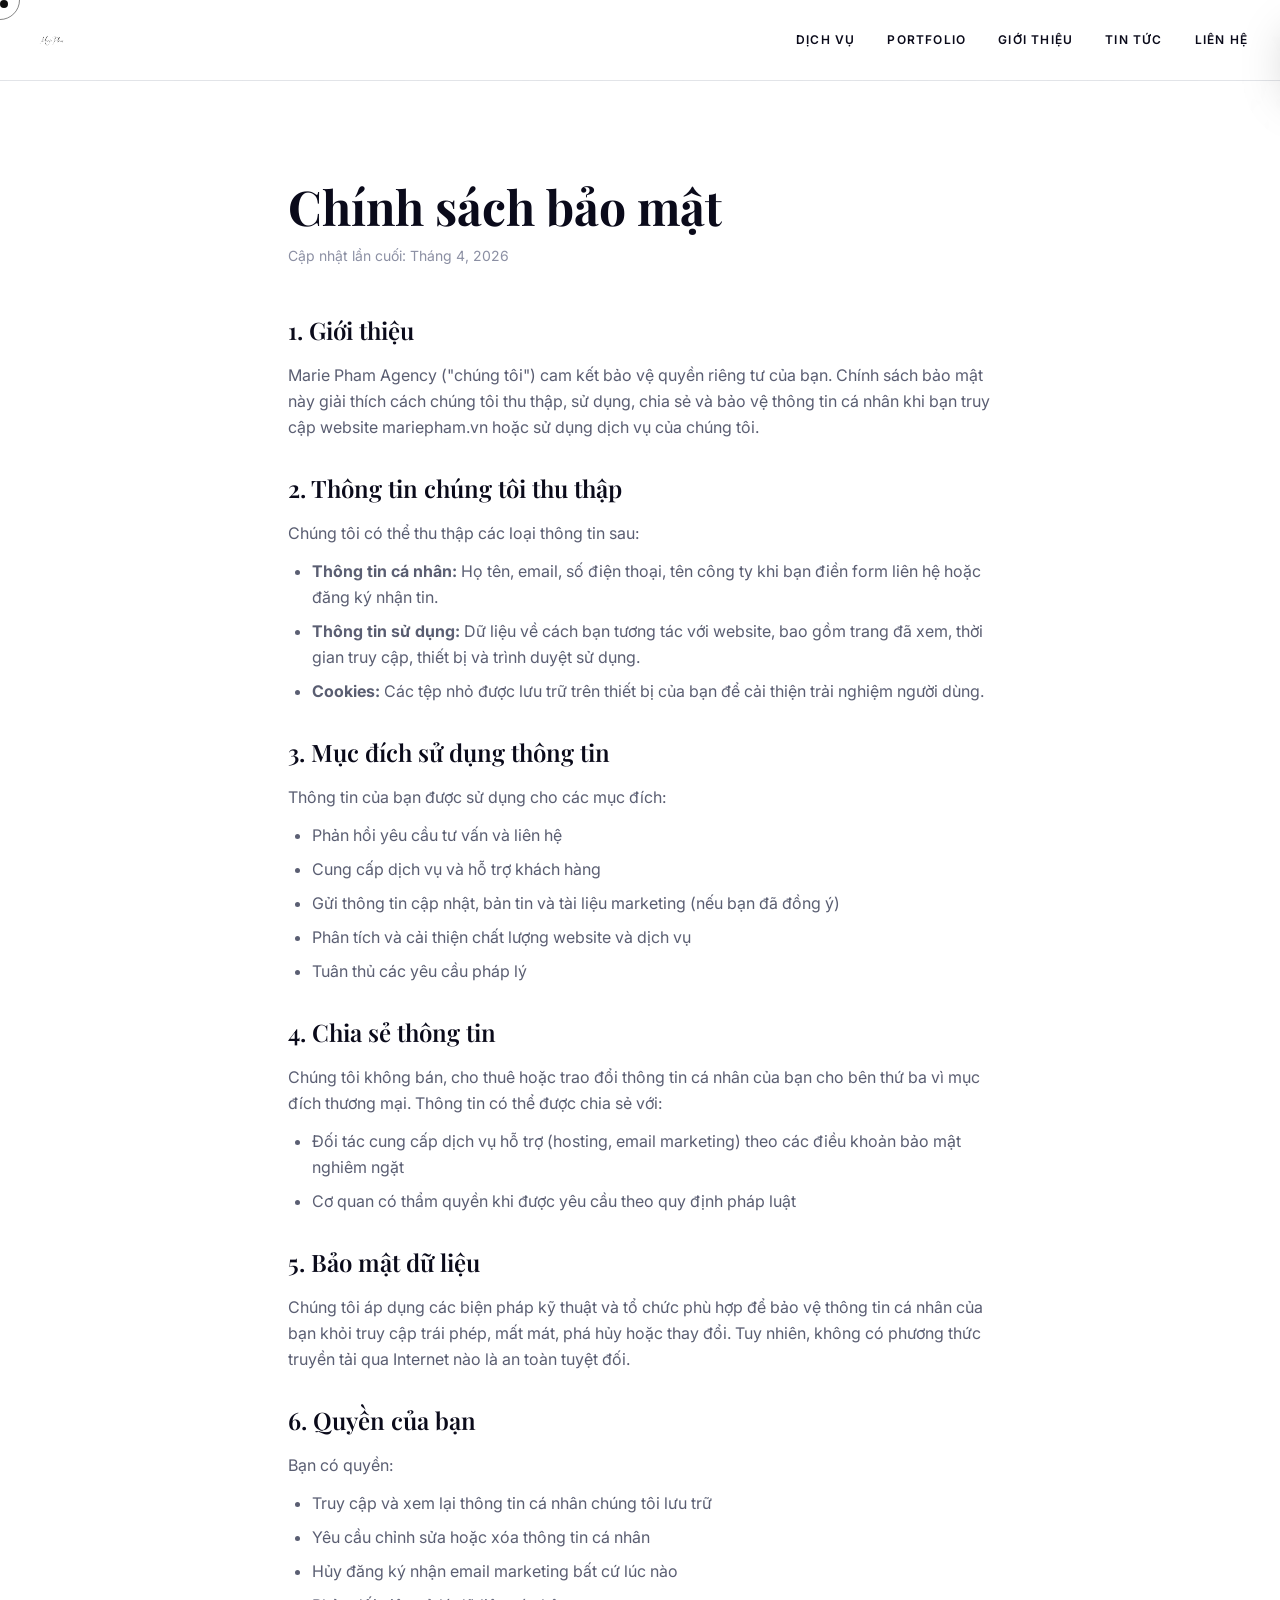
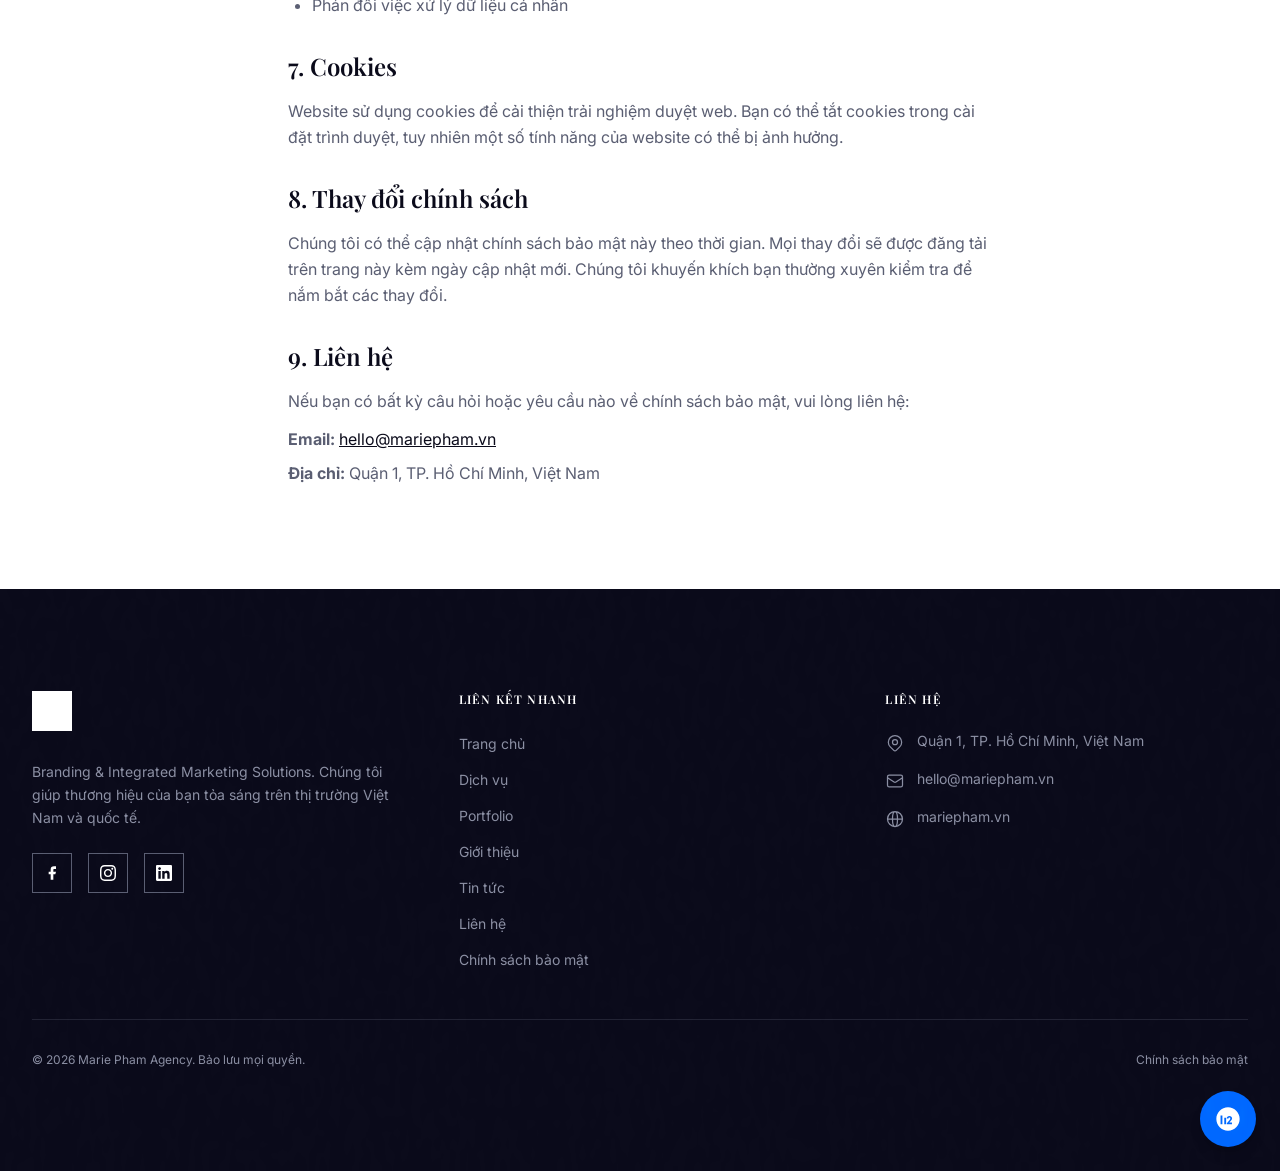
==== chinh-sach-bao-mat/index.html @ eb699163 "Initial commit: Marie Pham Agency static site Astro-built Vietnamese branding & marketing agency web" ====
<!DOCTYPE html><html lang="vi"> <head><meta charset="UTF-8"><meta name="viewport" content="width=device-width, initial-scale=1.0"><meta name="description" content="Chính sách bảo mật của Marie Pham Agency — cam kết bảo vệ thông tin cá nhân của khách hàng và người dùng website."><meta name="generator" content="Astro v6.1.10"><link rel="canonical" href="http://15.135.214.42/chinh-sach-bao-mat/"><link rel="icon" type="image/svg+xml" href="/favicon.svg"><link rel="icon" type="image/x-icon" href="/favicon.ico"><meta property="og:title" content="Chính sách bảo mật | Marie Pham Agency"><meta property="og:description" content="Chính sách bảo mật của Marie Pham Agency — cam kết bảo vệ thông tin cá nhân của khách hàng và người dùng website."><meta property="og:image" content="http://15.135.214.42/images/hero-dark.jpg"><meta property="og:url" content="http://15.135.214.42/chinh-sach-bao-mat/"><meta property="og:type" content="website"><meta property="og:locale" content="vi_VN"><meta name="twitter:card" content="summary_large_image"><link rel="preconnect" href="https://fonts.googleapis.com"><link rel="preconnect" href="https://fonts.gstatic.com" crossorigin><link href="https://fonts.googleapis.com/css2?family=Inter:wght@300;400;500;600;700&family=Playfair+Display:ital,wght@0,400;0,500;0,600;0,700;1,400;1,500&display=swap" rel="stylesheet"><title>Chính sách bảo mật | Marie Pham Agency</title><meta name="astro-view-transitions-enabled" content="true"><meta name="astro-view-transitions-fallback" content="animate"><script type="module" src="/_astro/ClientRouter.astro_astro_type_script_index_0_lang.j56hQv-j.js"></script><link rel="stylesheet" href="/_astro/Layout.DgjwpuRf.css"></head> <body class="bg-brand-white text-brand-black antialiased"> <!-- Branded intro loader --> <div id="intro-loader" class="intro-loader"> <div class="intro-inner"> <div class="intro-line"></div> <span class="intro-text">Marie Pham</span> <span class="intro-sub">Agency</span> <div class="intro-line"></div> </div> </div> <div class="cursor-dot" id="cursor-dot"></div> <div class="cursor-ring" id="cursor-ring"></div> <!-- Cursor sparkle canvas --> <canvas id="sparkle-canvas" class="sparkle-canvas"></canvas> <header id="site-header" class="fixed top-0 left-0 right-0 z-50 transition-all duration-500 border-b header-solid"> <div class="max-w-7xl mx-auto px-4 sm:px-6 lg:px-8"> <div class="flex items-center justify-between h-20"> <!-- Logo --> <a href="/" class="flex items-center"> <img id="header-logo" src="/images/client-logo.jpg" alt="Marie Pham" class="h-10 w-auto"> </a> <!-- Desktop Navigation --> <nav class="hidden lg:flex items-center gap-8" aria-label="Main navigation"> <a href="/dich-vu" class="nav-link text-xs font-semibold uppercase tracking-widest transition-colors duration-400"> Dịch vụ </a><a href="/portfolio" class="nav-link text-xs font-semibold uppercase tracking-widest transition-colors duration-400"> Portfolio </a><a href="/gioi-thieu" class="nav-link text-xs font-semibold uppercase tracking-widest transition-colors duration-400"> Giới thiệu </a><a href="/tin-tuc" class="nav-link text-xs font-semibold uppercase tracking-widest transition-colors duration-400"> Tin tức </a><a href="/lien-he" class="nav-link text-xs font-semibold uppercase tracking-widest transition-colors duration-400"> Liên hệ </a> </nav> <!-- Mobile Menu Button --> <button id="menu-toggle" class="lg:hidden flex flex-col items-center justify-center w-10 h-10 gap-1.5" aria-label="Toggle menu" aria-expanded="false"> <span class="menu-bar block w-6 h-0.5 transition-all duration-300" id="bar1"></span> <span class="menu-bar block w-6 h-0.5 transition-all duration-300" id="bar2"></span> <span class="menu-bar block w-4 h-0.5 transition-all duration-300 ml-auto" id="bar3"></span> </button> </div> </div> <!-- Mobile Menu --> <div id="mobile-menu" class="mobile-menu fixed top-0 right-0 w-80 h-full bg-brand-white z-50 shadow-2xl flex flex-col"> <div class="flex items-center justify-between px-6 h-20 border-b border-brand-gray-200"> <img src="/images/client-logo.jpg" alt="Marie Pham" class="h-8 w-auto"> <button id="menu-close" class="w-10 h-10 flex items-center justify-center" aria-label="Close menu"> <svg class="w-6 h-6" fill="none" stroke="currentColor" viewBox="0 0 24 24"> <path stroke-linecap="round" stroke-linejoin="round" stroke-width="1.5" d="M6 18L18 6M6 6l12 12"></path> </svg> </button> </div> <nav class="flex flex-col px-6 py-8 gap-6" aria-label="Mobile navigation"> <a href="/" class="text-sm font-semibold uppercase tracking-widest text-brand-black hover:text-brand-gray-400 transition-colors duration-300">
Trang chủ
</a> <a href="/dich-vu" class="text-sm font-semibold uppercase tracking-widest text-brand-black hover:text-brand-gray-400 transition-colors duration-300"> Dịch vụ </a><a href="/portfolio" class="text-sm font-semibold uppercase tracking-widest text-brand-black hover:text-brand-gray-400 transition-colors duration-300"> Portfolio </a><a href="/gioi-thieu" class="text-sm font-semibold uppercase tracking-widest text-brand-black hover:text-brand-gray-400 transition-colors duration-300"> Giới thiệu </a><a href="/tin-tuc" class="text-sm font-semibold uppercase tracking-widest text-brand-black hover:text-brand-gray-400 transition-colors duration-300"> Tin tức </a><a href="/lien-he" class="text-sm font-semibold uppercase tracking-widest text-brand-black hover:text-brand-gray-400 transition-colors duration-300"> Liên hệ </a> </nav> </div> <!-- Overlay --> <div id="menu-overlay" class="fixed inset-0 bg-black/50 z-40 hidden"></div> </header> <!-- Spacer for fixed header --> <div id="header-spacer" class="h-20"></div> <script type="module">const c=document.getElementById("menu-toggle"),i=document.getElementById("menu-close"),s=document.getElementById("mobile-menu"),o=document.getElementById("menu-overlay"),e=document.getElementById("site-header"),t=document.getElementById("header-logo"),n=document.getElementById("header-spacer");function r(){s?.classList.add("open"),o?.classList.remove("hidden"),document.body.style.overflow="hidden"}function d(){s?.classList.remove("open"),o?.classList.add("hidden"),document.body.style.overflow=""}c?.addEventListener("click",r);i?.addEventListener("click",d);o?.addEventListener("click",d);s?.querySelectorAll("a").forEach(a=>{a.addEventListener("click",d)});const m=window.location.pathname==="/"||window.location.pathname==="";function l(){e&&(m&&window.scrollY<80?(e.classList.remove("header-solid"),e.classList.add("header-transparent"),t&&(t.style.filter="brightness(0) invert(1)"),n&&(n.style.display="none")):(e.classList.remove("header-transparent"),e.classList.add("header-solid"),t&&(t.style.filter=""),n&&(n.style.display="")))}l();window.addEventListener("scroll",l,{passive:!0});</script> <main>  <section class="section-padding bg-brand-white"> <div class="max-w-3xl mx-auto px-4 sm:px-6 lg:px-8"> <h1 class="font-heading text-4xl md:text-5xl font-bold mb-4 fade-in">Chính sách bảo mật</h1> <p class="text-brand-gray-400 text-sm mb-12 fade-in">Cập nhật lần cuối: Tháng 4, 2026</p> <div class="prose prose-lg max-w-none text-brand-gray-600 leading-relaxed space-y-8 fade-in"> <section> <h2 class="font-heading text-2xl font-semibold text-brand-black mb-4">1. Giới thiệu</h2> <p>
Marie Pham Agency ("chúng tôi") cam kết bảo vệ quyền riêng tư của bạn. Chính sách bảo mật này giải thích cách chúng tôi thu thập, sử dụng, chia sẻ và bảo vệ thông tin cá nhân khi bạn truy cập website mariepham.vn hoặc sử dụng dịch vụ của chúng tôi.
</p> </section> <section> <h2 class="font-heading text-2xl font-semibold text-brand-black mb-4">2. Thông tin chúng tôi thu thập</h2> <p>Chúng tôi có thể thu thập các loại thông tin sau:</p> <ul class="list-disc pl-6 space-y-2 mt-3"> <li><strong>Thông tin cá nhân:</strong> Họ tên, email, số điện thoại, tên công ty khi bạn điền form liên hệ hoặc đăng ký nhận tin.</li> <li><strong>Thông tin sử dụng:</strong> Dữ liệu về cách bạn tương tác với website, bao gồm trang đã xem, thời gian truy cập, thiết bị và trình duyệt sử dụng.</li> <li><strong>Cookies:</strong> Các tệp nhỏ được lưu trữ trên thiết bị của bạn để cải thiện trải nghiệm người dùng.</li> </ul> </section> <section> <h2 class="font-heading text-2xl font-semibold text-brand-black mb-4">3. Mục đích sử dụng thông tin</h2> <p>Thông tin của bạn được sử dụng cho các mục đích:</p> <ul class="list-disc pl-6 space-y-2 mt-3"> <li>Phản hồi yêu cầu tư vấn và liên hệ</li> <li>Cung cấp dịch vụ và hỗ trợ khách hàng</li> <li>Gửi thông tin cập nhật, bản tin và tài liệu marketing (nếu bạn đã đồng ý)</li> <li>Phân tích và cải thiện chất lượng website và dịch vụ</li> <li>Tuân thủ các yêu cầu pháp lý</li> </ul> </section> <section> <h2 class="font-heading text-2xl font-semibold text-brand-black mb-4">4. Chia sẻ thông tin</h2> <p>
Chúng tôi không bán, cho thuê hoặc trao đổi thông tin cá nhân của bạn cho bên thứ ba vì mục đích thương mại. Thông tin có thể được chia sẻ với:
</p> <ul class="list-disc pl-6 space-y-2 mt-3"> <li>Đối tác cung cấp dịch vụ hỗ trợ (hosting, email marketing) theo các điều khoản bảo mật nghiêm ngặt</li> <li>Cơ quan có thẩm quyền khi được yêu cầu theo quy định pháp luật</li> </ul> </section> <section> <h2 class="font-heading text-2xl font-semibold text-brand-black mb-4">5. Bảo mật dữ liệu</h2> <p>
Chúng tôi áp dụng các biện pháp kỹ thuật và tổ chức phù hợp để bảo vệ thông tin cá nhân của bạn khỏi truy cập trái phép, mất mát, phá hủy hoặc thay đổi. Tuy nhiên, không có phương thức truyền tải qua Internet nào là an toàn tuyệt đối.
</p> </section> <section> <h2 class="font-heading text-2xl font-semibold text-brand-black mb-4">6. Quyền của bạn</h2> <p>Bạn có quyền:</p> <ul class="list-disc pl-6 space-y-2 mt-3"> <li>Truy cập và xem lại thông tin cá nhân chúng tôi lưu trữ</li> <li>Yêu cầu chỉnh sửa hoặc xóa thông tin cá nhân</li> <li>Hủy đăng ký nhận email marketing bất cứ lúc nào</li> <li>Phản đối việc xử lý dữ liệu cá nhân</li> </ul> </section> <section> <h2 class="font-heading text-2xl font-semibold text-brand-black mb-4">7. Cookies</h2> <p>
Website sử dụng cookies để cải thiện trải nghiệm duyệt web. Bạn có thể tắt cookies trong cài đặt trình duyệt, tuy nhiên một số tính năng của website có thể bị ảnh hưởng.
</p> </section> <section> <h2 class="font-heading text-2xl font-semibold text-brand-black mb-4">8. Thay đổi chính sách</h2> <p>
Chúng tôi có thể cập nhật chính sách bảo mật này theo thời gian. Mọi thay đổi sẽ được đăng tải trên trang này kèm ngày cập nhật mới. Chúng tôi khuyến khích bạn thường xuyên kiểm tra để nắm bắt các thay đổi.
</p> </section> <section> <h2 class="font-heading text-2xl font-semibold text-brand-black mb-4">9. Liên hệ</h2> <p>
Nếu bạn có bất kỳ câu hỏi hoặc yêu cầu nào về chính sách bảo mật, vui lòng liên hệ:
</p> <ul class="list-none space-y-2 mt-3"> <li><strong>Email:</strong> <a href="mailto:hello@mariepham.vn" class="text-brand-black underline hover:no-underline">hello@mariepham.vn</a></li> <li><strong>Địa chỉ:</strong> Quận 1, TP. Hồ Chí Minh, Việt Nam</li> </ul> </section> </div> </div> </section>  </main> <footer class="bg-brand-black text-white"> <div class="max-w-7xl mx-auto px-4 sm:px-6 lg:px-8 section-padding"> <div class="grid grid-cols-1 sm:grid-cols-2 md:grid-cols-3 gap-10 sm:gap-12 lg:gap-16"> <!-- About --> <div class="sm:col-span-2 md:col-span-1"> <a href="/" class="inline-block mb-5 sm:mb-6"> <img src="/images/client-logo.jpg" alt="Marie Pham" class="h-8 sm:h-10 w-auto" style="filter: brightness(0) invert(1);"> </a> <p class="text-brand-gray-400 text-xs sm:text-sm leading-relaxed mb-5 sm:mb-6">
Branding & Integrated Marketing Solutions. Chúng tôi giúp thương hiệu của bạn tỏa sáng trên thị trường Việt Nam và quốc tế.
</p> <div class="flex gap-3 sm:gap-4"> <a href="https://facebook.com/mariepham.vn" target="_blank" rel="noopener noreferrer" class="footer-social w-10 h-10 border border-brand-gray-600 flex items-center justify-center hover:bg-white hover:text-brand-black transition-all duration-400" aria-label="Facebook"> <svg class="w-4 h-4" fill="currentColor" viewBox="0 0 24 24"><path d="M18 2h-3a5 5 0 00-5 5v3H7v4h3v8h4v-8h3l1-4h-4V7a1 1 0 011-1h3z"></path></svg> </a> <a href="https://instagram.com/mariepham.vn" target="_blank" rel="noopener noreferrer" class="footer-social w-10 h-10 border border-brand-gray-600 flex items-center justify-center hover:bg-white hover:text-brand-black transition-all duration-400" aria-label="Instagram"> <svg class="w-4 h-4" fill="currentColor" viewBox="0 0 24 24"><path d="M12 2.163c3.204 0 3.584.012 4.85.07 3.252.148 4.771 1.691 4.919 4.919.058 1.265.069 1.645.069 4.849 0 3.205-.012 3.584-.069 4.849-.149 3.225-1.664 4.771-4.919 4.919-1.266.058-1.644.07-4.85.07-3.204 0-3.584-.012-4.849-.07-3.26-.149-4.771-1.699-4.919-4.92-.058-1.265-.07-1.644-.07-4.849 0-3.204.013-3.583.07-4.849.149-3.227 1.664-4.771 4.919-4.919 1.266-.057 1.645-.069 4.849-.069zm0-2.163c-3.259 0-3.667.014-4.947.072-4.358.2-6.78 2.618-6.98 6.98-.059 1.281-.073 1.689-.073 4.948 0 3.259.014 3.668.072 4.948.2 4.358 2.618 6.78 6.98 6.98 1.281.058 1.689.072 4.948.072 3.259 0 3.668-.014 4.948-.072 4.354-.2 6.782-2.618 6.979-6.98.059-1.28.073-1.689.073-4.948 0-3.259-.014-3.667-.072-4.947-.196-4.354-2.617-6.78-6.979-6.98-1.281-.059-1.69-.073-4.949-.073zm0 5.838c-3.403 0-6.162 2.759-6.162 6.162s2.759 6.163 6.162 6.163 6.162-2.759 6.162-6.163c0-3.403-2.759-6.162-6.162-6.162zm0 10.162c-2.209 0-4-1.79-4-4 0-2.209 1.791-4 4-4s4 1.791 4 4c0 2.21-1.791 4-4 4zm6.406-11.845c-.796 0-1.441.645-1.441 1.44s.645 1.44 1.441 1.44c.795 0 1.439-.645 1.439-1.44s-.644-1.44-1.439-1.44z"></path></svg> </a> <a href="https://linkedin.com/company/mariepham" target="_blank" rel="noopener noreferrer" class="footer-social w-10 h-10 border border-brand-gray-600 flex items-center justify-center hover:bg-white hover:text-brand-black transition-all duration-400" aria-label="LinkedIn"> <svg class="w-4 h-4" fill="currentColor" viewBox="0 0 24 24"><path d="M20.447 20.452h-3.554v-5.569c0-1.328-.027-3.037-1.852-3.037-1.853 0-2.136 1.445-2.136 2.939v5.667H9.351V9h3.414v1.561h.046c.477-.9 1.637-1.85 3.37-1.85 3.601 0 4.267 2.37 4.267 5.455v6.286zM5.337 7.433c-1.144 0-2.063-.926-2.063-2.065 0-1.138.92-2.063 2.063-2.063 1.14 0 2.064.925 2.064 2.063 0 1.139-.925 2.065-2.064 2.065zm1.782 13.019H3.555V9h3.564v11.452zM22.225 0H1.771C.792 0 0 .774 0 1.729v20.542C0 23.227.792 24 1.771 24h20.451C23.2 24 24 23.227 24 22.271V1.729C24 .774 23.2 0 22.222 0h.003z"></path></svg> </a> </div> </div> <!-- Quick Links --> <div> <h4 class="text-[0.65rem] sm:text-xs font-semibold uppercase tracking-widest mb-5 sm:mb-6">Liên kết nhanh</h4> <ul class="space-y-2 sm:space-y-3"> <li> <a href="/" class="text-brand-gray-400 text-xs sm:text-sm hover:text-brand-accent transition-colors duration-300"> Trang chủ </a> </li><li> <a href="/dich-vu" class="text-brand-gray-400 text-xs sm:text-sm hover:text-brand-accent transition-colors duration-300"> Dịch vụ </a> </li><li> <a href="/portfolio" class="text-brand-gray-400 text-xs sm:text-sm hover:text-brand-accent transition-colors duration-300"> Portfolio </a> </li><li> <a href="/gioi-thieu" class="text-brand-gray-400 text-xs sm:text-sm hover:text-brand-accent transition-colors duration-300"> Giới thiệu </a> </li><li> <a href="/tin-tuc" class="text-brand-gray-400 text-xs sm:text-sm hover:text-brand-accent transition-colors duration-300"> Tin tức </a> </li><li> <a href="/lien-he" class="text-brand-gray-400 text-xs sm:text-sm hover:text-brand-accent transition-colors duration-300"> Liên hệ </a> </li><li> <a href="/chinh-sach-bao-mat" class="text-brand-gray-400 text-xs sm:text-sm hover:text-brand-accent transition-colors duration-300"> Chính sách bảo mật </a> </li> </ul> </div> <!-- Contact Info --> <div> <h4 class="text-[0.65rem] sm:text-xs font-semibold uppercase tracking-widest mb-5 sm:mb-6">Liên hệ</h4> <ul class="space-y-3 sm:space-y-4 text-xs sm:text-sm text-brand-gray-400"> <li class="flex items-start gap-3"> <svg class="w-4 h-4 sm:w-5 sm:h-5 mt-0.5 shrink-0" fill="none" stroke="currentColor" viewBox="0 0 24 24"> <path stroke-linecap="round" stroke-linejoin="round" stroke-width="1.5" d="M17.657 16.657L13.414 20.9a1.998 1.998 0 01-2.827 0l-4.244-4.243a8 8 0 1111.314 0z"></path> <path stroke-linecap="round" stroke-linejoin="round" stroke-width="1.5" d="M15 11a3 3 0 11-6 0 3 3 0 016 0z"></path> </svg> <span>Quận 1, TP. Hồ Chí Minh, Việt Nam</span> </li> <li class="flex items-start gap-3"> <svg class="w-4 h-4 sm:w-5 sm:h-5 mt-0.5 shrink-0" fill="none" stroke="currentColor" viewBox="0 0 24 24"> <path stroke-linecap="round" stroke-linejoin="round" stroke-width="1.5" d="M3 8l7.89 5.26a2 2 0 002.22 0L21 8M5 19h14a2 2 0 002-2V7a2 2 0 00-2-2H5a2 2 0 00-2 2v10a2 2 0 002 2z"></path> </svg> <a href="mailto:hello@mariepham.vn" class="hover:text-brand-accent transition-colors">hello@mariepham.vn</a> </li> <li class="flex items-start gap-3"> <svg class="w-4 h-4 sm:w-5 sm:h-5 mt-0.5 shrink-0" fill="none" stroke="currentColor" viewBox="0 0 24 24"> <path stroke-linecap="round" stroke-linejoin="round" stroke-width="1.5" d="M21 12a9 9 0 01-9 9m9-9a9 9 0 00-9-9m9 9H3m9 9a9 9 0 01-9-9m9 9c1.657 0 3-4.03 3-9s-1.343-9-3-9m0 18c-1.657 0-3-4.03-3-9s1.343-9 3-9m-9 9a9 9 0 019-9"></path> </svg> <a href="https://mariepham.vn" class="hover:text-brand-accent transition-colors">mariepham.vn</a> </li> </ul> </div> </div> <!-- Bottom Bar --> <div class="border-t border-brand-gray-600/30 mt-10 sm:mt-12 pt-6 sm:pt-8 flex flex-col sm:flex-row items-center justify-between gap-3 sm:gap-4"> <p class="text-brand-gray-400 text-[0.6rem] sm:text-xs">&copy; 2026 Marie Pham Agency. Bảo lưu mọi quyền.</p> <a href="/chinh-sach-bao-mat" class="text-brand-gray-400 text-[0.6rem] sm:text-xs hover:text-brand-accent transition-colors">Chính sách bảo mật</a> </div> </div> </footer> <a href="https://zalo.me/mariepham" target="_blank" rel="noopener noreferrer" class="zalo-float fixed bottom-4 right-4 sm:bottom-6 sm:right-6 z-40 w-12 h-12 sm:w-14 sm:h-14 bg-brand-zalo rounded-full flex items-center justify-center shadow-lg hover:shadow-xl hover:scale-110 active:scale-95 transition-all duration-300" aria-label="Chat Zalo"> <svg class="w-6 h-6 sm:w-7 sm:h-7 text-white" viewBox="0 0 48 48" fill="currentColor"> <path d="M24 4C12.954 4 4 12.954 4 24s8.954 20 20 20 20-8.954 20-20S35.046 4 24 4zm-3.2 28.8h-3.2V22h3.2v10.8zm8 0H22v-1.6l4.8-5.6c.8-1 1.2-1.6 1.2-2.4 0-1-.6-1.6-1.6-1.6-.8 0-1.6.6-1.6 1.6h-3c0-2.6 2-4.4 4.6-4.4 2.8 0 4.6 1.6 4.6 4 0 1.4-.6 2.6-2 4.2l-2.8 3.2h4.6v2.6zm-14.4 0h-3.2V18h3.2v14.8z"></path> </svg> </a> <script type="module" src="/_astro/ScrollAnimation.astro_astro_type_script_index_0_lang.CWOion8c.js"></script> </body></html>
---- _astro/Layout.DgjwpuRf.css ----
.astro-route-announcer{position:absolute;left:0;top:0;clip:rect(0 0 0 0);clip-path:inset(50%);overflow:hidden;white-space:nowrap;width:1px;height:1px}@layer properties{@supports (((-webkit-hyphens:none)) and (not (margin-trim:inline))) or ((-moz-orient:inline) and (not (color:rgb(from red r g b)))){*,:before,:after,::backdrop{--tw-translate-x:0;--tw-translate-y:0;--tw-translate-z:0;--tw-rotate-x:initial;--tw-rotate-y:initial;--tw-rotate-z:initial;--tw-skew-x:initial;--tw-skew-y:initial;--tw-space-y-reverse:0;--tw-border-style:solid;--tw-leading:initial;--tw-font-weight:initial;--tw-tracking:initial;--tw-shadow:0 0 #0000;--tw-shadow-color:initial;--tw-shadow-alpha:100%;--tw-inset-shadow:0 0 #0000;--tw-inset-shadow-color:initial;--tw-inset-shadow-alpha:100%;--tw-ring-color:initial;--tw-ring-shadow:0 0 #0000;--tw-inset-ring-color:initial;--tw-inset-ring-shadow:0 0 #0000;--tw-ring-inset:initial;--tw-ring-offset-width:0px;--tw-ring-offset-color:#fff;--tw-ring-offset-shadow:0 0 #0000;--tw-blur:initial;--tw-brightness:initial;--tw-contrast:initial;--tw-grayscale:initial;--tw-hue-rotate:initial;--tw-invert:initial;--tw-opacity:initial;--tw-saturate:initial;--tw-sepia:initial;--tw-drop-shadow:initial;--tw-drop-shadow-color:initial;--tw-drop-shadow-alpha:100%;--tw-drop-shadow-size:initial;--tw-duration:initial;--tw-ease:initial;--tw-scale-x:1;--tw-scale-y:1;--tw-scale-z:1;--gradient-angle:0deg}}}@layer theme{:root,:host{--font-sans:ui-sans-serif, system-ui, sans-serif, "Apple Color Emoji", "Segoe UI Emoji", "Segoe UI Symbol", "Noto Color Emoji";--font-mono:ui-monospace, SFMono-Regular, Menlo, Monaco, Consolas, "Liberation Mono", "Courier New", monospace;--color-blue-700:oklch(48.8% .243 264.376);--color-black:#000;--color-white:#fff;--spacing:.25rem;--container-md:28rem;--container-2xl:42rem;--container-3xl:48rem;--container-4xl:56rem;--container-5xl:64rem;--container-6xl:72rem;--container-7xl:80rem;--text-xs:.75rem;--text-xs--line-height:calc(1 / .75);--text-sm:.875rem;--text-sm--line-height:calc(1.25 / .875);--text-base:1rem;--text-base--line-height: 1.5 ;--text-lg:1.125rem;--text-lg--line-height:calc(1.75 / 1.125);--text-xl:1.25rem;--text-xl--line-height:calc(1.75 / 1.25);--text-2xl:1.5rem;--text-2xl--line-height:calc(2 / 1.5);--text-3xl:1.875rem;--text-3xl--line-height: 1.2 ;--text-4xl:2.25rem;--text-4xl--line-height:calc(2.5 / 2.25);--text-5xl:3rem;--text-5xl--line-height:1;--text-6xl:3.75rem;--text-6xl--line-height:1;--text-7xl:4.5rem;--text-7xl--line-height:1;--text-8xl:6rem;--text-8xl--line-height:1;--font-weight-light:300;--font-weight-semibold:600;--font-weight-bold:700;--tracking-wide:.025em;--tracking-wider:.05em;--tracking-widest:.1em;--leading-tight:1.25;--leading-relaxed:1.625;--ease-in-out:cubic-bezier(.4, 0, .2, 1);--animate-bounce:bounce 1s infinite;--default-transition-duration:.15s;--default-transition-timing-function:cubic-bezier(.4, 0, .2, 1);--default-font-family:var(--font-sans);--default-mono-font-family:var(--font-mono);--color-brand-black:#0a0a1a;--color-brand-white:#fff;--color-brand-gray-50:#f8f9fa;--color-brand-gray-100:#f0f1f3;--color-brand-gray-200:#e2e4e8;--color-brand-gray-400:#8b8fa3;--color-brand-gray-600:#5a5e72;--color-brand-zalo:#0068ff;--color-brand-accent:#c9a96e;--color-brand-accent-light:#e8d5b0;--font-heading:"Playfair Display", serif;--font-body:"Inter", sans-serif}}@layer base{*,:after,:before,::backdrop{box-sizing:border-box;border:0 solid;margin:0;padding:0}::file-selector-button{box-sizing:border-box;border:0 solid;margin:0;padding:0}html,:host{-webkit-text-size-adjust:100%;tab-size:4;line-height:1.5;font-family:var(--default-font-family,ui-sans-serif, system-ui, sans-serif, "Apple Color Emoji", "Segoe UI Emoji", "Segoe UI Symbol", "Noto Color Emoji");font-feature-settings:var(--default-font-feature-settings,normal);font-variation-settings:var(--default-font-variation-settings,normal);-webkit-tap-highlight-color:transparent}hr{height:0;color:inherit;border-top-width:1px}abbr:where([title]){-webkit-text-decoration:underline dotted;text-decoration:underline dotted}h1,h2,h3,h4,h5,h6{font-size:inherit;font-weight:inherit}a{color:inherit;-webkit-text-decoration:inherit;text-decoration:inherit}b,strong{font-weight:bolder}code,kbd,samp,pre{font-family:var(--default-mono-font-family,ui-monospace, SFMono-Regular, Menlo, Monaco, Consolas, "Liberation Mono", "Courier New", monospace);font-feature-settings:var(--default-mono-font-feature-settings,normal);font-variation-settings:var(--default-mono-font-variation-settings,normal);font-size:1em}small{font-size:80%}sub,sup{vertical-align:baseline;font-size:75%;line-height:0;position:relative}sub{bottom:-.25em}sup{top:-.5em}table{text-indent:0;border-color:inherit;border-collapse:collapse}:-moz-focusring{outline:auto}progress{vertical-align:baseline}summary{display:list-item}ol,ul,menu{list-style:none}img,svg,video,canvas,audio,iframe,embed,object{vertical-align:middle;display:block}img,video{max-width:100%;height:auto}button,input,select,optgroup,textarea{font:inherit;font-feature-settings:inherit;font-variation-settings:inherit;letter-spacing:inherit;color:inherit;opacity:1;background-color:#0000;border-radius:0}::file-selector-button{font:inherit;font-feature-settings:inherit;font-variation-settings:inherit;letter-spacing:inherit;color:inherit;opacity:1;background-color:#0000;border-radius:0}:where(select:is([multiple],[size])) optgroup{font-weight:bolder}:where(select:is([multiple],[size])) optgroup option{padding-inline-start:20px}::file-selector-button{margin-inline-end:4px}::placeholder{opacity:1}@supports (not ((-webkit-appearance:-apple-pay-button))) or (contain-intrinsic-size:1px){::placeholder{color:currentColor}@supports (color:color-mix(in lab,red,red)){::placeholder{color:color-mix(in oklab,currentcolor 50%,transparent)}}}textarea{resize:vertical}::-webkit-search-decoration{-webkit-appearance:none}::-webkit-date-and-time-value{min-height:1lh;text-align:inherit}::-webkit-datetime-edit{display:inline-flex}::-webkit-datetime-edit-fields-wrapper{padding:0}::-webkit-datetime-edit{padding-block:0}::-webkit-datetime-edit-year-field{padding-block:0}::-webkit-datetime-edit-month-field{padding-block:0}::-webkit-datetime-edit-day-field{padding-block:0}::-webkit-datetime-edit-hour-field{padding-block:0}::-webkit-datetime-edit-minute-field{padding-block:0}::-webkit-datetime-edit-second-field{padding-block:0}::-webkit-datetime-edit-millisecond-field{padding-block:0}::-webkit-datetime-edit-meridiem-field{padding-block:0}::-webkit-calendar-picker-indicator{line-height:1}:-moz-ui-invalid{box-shadow:none}button,input:where([type=button],[type=reset],[type=submit]){appearance:button}::file-selector-button{appearance:button}::-webkit-inner-spin-button{height:auto}::-webkit-outer-spin-button{height:auto}[hidden]:where(:not([hidden=until-found])){display:none!important}}@layer components;@layer utilities{.visible{visibility:visible}.absolute{position:absolute}.fixed{position:fixed}.relative{position:relative}.static{position:static}.sticky{position:sticky}.inset-0{inset:calc(var(--spacing) * 0)}.start{inset-inline-start:var(--spacing)}.top-0{top:calc(var(--spacing) * 0)}.right-0{right:calc(var(--spacing) * 0)}.right-4{right:calc(var(--spacing) * 4)}.bottom-4{bottom:calc(var(--spacing) * 4)}.bottom-6{bottom:calc(var(--spacing) * 6)}.left-0{left:calc(var(--spacing) * 0)}.left-1\/2{left:50%}.z-10{z-index:10}.z-40{z-index:40}.z-50{z-index:50}.container{width:100%}@media(min-width:40rem){.container{max-width:40rem}}@media(min-width:48rem){.container{max-width:48rem}}@media(min-width:64rem){.container{max-width:64rem}}@media(min-width:80rem){.container{max-width:80rem}}@media(min-width:96rem){.container{max-width:96rem}}.-mx-4{margin-inline:calc(var(--spacing) * -4)}.mx-auto{margin-inline:auto}.-mt-20{margin-top:calc(var(--spacing) * -20)}.mt-0\.5{margin-top:calc(var(--spacing) * .5)}.mt-2{margin-top:calc(var(--spacing) * 2)}.mt-3{margin-top:calc(var(--spacing) * 3)}.mt-4{margin-top:calc(var(--spacing) * 4)}.mt-6{margin-top:calc(var(--spacing) * 6)}.mt-8{margin-top:calc(var(--spacing) * 8)}.mt-10{margin-top:calc(var(--spacing) * 10)}.mt-12{margin-top:calc(var(--spacing) * 12)}.mb-1{margin-bottom:calc(var(--spacing) * 1)}.mb-2{margin-bottom:calc(var(--spacing) * 2)}.mb-3{margin-bottom:calc(var(--spacing) * 3)}.mb-4{margin-bottom:calc(var(--spacing) * 4)}.mb-5{margin-bottom:calc(var(--spacing) * 5)}.mb-6{margin-bottom:calc(var(--spacing) * 6)}.mb-8{margin-bottom:calc(var(--spacing) * 8)}.mb-10{margin-bottom:calc(var(--spacing) * 10)}.mb-12{margin-bottom:calc(var(--spacing) * 12)}.ml-auto{margin-left:auto}.block{display:block}.flex{display:flex}.grid{display:grid}.hidden{display:none}.inline-block{display:inline-block}.inline-flex{display:inline-flex}.aspect-\[4\/3\]{aspect-ratio:4/3}.aspect-\[16\/9\]{aspect-ratio:16/9}.aspect-\[16\/10\]{aspect-ratio:16/10}.aspect-square{aspect-ratio:1}.h-0\.5{height:calc(var(--spacing) * .5)}.h-1\.5{height:calc(var(--spacing) * 1.5)}.h-4{height:calc(var(--spacing) * 4)}.h-5{height:calc(var(--spacing) * 5)}.h-6{height:calc(var(--spacing) * 6)}.h-8{height:calc(var(--spacing) * 8)}.h-10{height:calc(var(--spacing) * 10)}.h-12{height:calc(var(--spacing) * 12)}.h-14{height:calc(var(--spacing) * 14)}.h-20{height:calc(var(--spacing) * 20)}.h-\[50vh\]{height:50vh}.h-full{height:100%}.h-screen{height:100vh}.min-h-\[100svh\]{min-height:100svh}.min-h-\[320px\]{min-height:320px}.min-h-\[600px\]{min-height:600px}.w-1\.5{width:calc(var(--spacing) * 1.5)}.w-4{width:calc(var(--spacing) * 4)}.w-5{width:calc(var(--spacing) * 5)}.w-6{width:calc(var(--spacing) * 6)}.w-10{width:calc(var(--spacing) * 10)}.w-12{width:calc(var(--spacing) * 12)}.w-14{width:calc(var(--spacing) * 14)}.w-16{width:calc(var(--spacing) * 16)}.w-80{width:calc(var(--spacing) * 80)}.w-auto{width:auto}.w-full{width:100%}.max-w-2xl{max-width:var(--container-2xl)}.max-w-3xl{max-width:var(--container-3xl)}.max-w-4xl{max-width:var(--container-4xl)}.max-w-5xl{max-width:var(--container-5xl)}.max-w-6xl{max-width:var(--container-6xl)}.max-w-7xl{max-width:var(--container-7xl)}.max-w-md{max-width:var(--container-md)}.max-w-none{max-width:none}.flex-1{flex:1}.shrink-0{flex-shrink:0}.-translate-x-1\/2{--tw-translate-x: -50% ;translate:var(--tw-translate-x) var(--tw-translate-y)}.transform{transform:var(--tw-rotate-x,) var(--tw-rotate-y,) var(--tw-rotate-z,) var(--tw-skew-x,) var(--tw-skew-y,)}.animate-bounce{animation:var(--animate-bounce)}.cursor-pointer{cursor:pointer}.resize{resize:both}.resize-none{resize:none}.list-disc{list-style-type:disc}.list-none{list-style-type:none}.appearance-none{appearance:none}.grid-cols-1{grid-template-columns:repeat(1,minmax(0,1fr))}.grid-cols-3{grid-template-columns:repeat(3,minmax(0,1fr))}.flex-col{flex-direction:column}.items-center{align-items:center}.items-start{align-items:flex-start}.justify-between{justify-content:space-between}.justify-center{justify-content:center}.justify-start{justify-content:flex-start}.gap-1\.5{gap:calc(var(--spacing) * 1.5)}.gap-3{gap:calc(var(--spacing) * 3)}.gap-4{gap:calc(var(--spacing) * 4)}.gap-5{gap:calc(var(--spacing) * 5)}.gap-6{gap:calc(var(--spacing) * 6)}.gap-8{gap:calc(var(--spacing) * 8)}.gap-10{gap:calc(var(--spacing) * 10)}.gap-12{gap:calc(var(--spacing) * 12)}:where(.space-y-2>:not(:last-child)){--tw-space-y-reverse:0;margin-block-start:calc(calc(var(--spacing) * 2) * var(--tw-space-y-reverse));margin-block-end:calc(calc(var(--spacing) * 2) * calc(1 - var(--tw-space-y-reverse)))}:where(.space-y-3>:not(:last-child)){--tw-space-y-reverse:0;margin-block-start:calc(calc(var(--spacing) * 3) * var(--tw-space-y-reverse));margin-block-end:calc(calc(var(--spacing) * 3) * calc(1 - var(--tw-space-y-reverse)))}:where(.space-y-5>:not(:last-child)){--tw-space-y-reverse:0;margin-block-start:calc(calc(var(--spacing) * 5) * var(--tw-space-y-reverse));margin-block-end:calc(calc(var(--spacing) * 5) * calc(1 - var(--tw-space-y-reverse)))}:where(.space-y-6>:not(:last-child)){--tw-space-y-reverse:0;margin-block-start:calc(calc(var(--spacing) * 6) * var(--tw-space-y-reverse));margin-block-end:calc(calc(var(--spacing) * 6) * calc(1 - var(--tw-space-y-reverse)))}:where(.space-y-8>:not(:last-child)){--tw-space-y-reverse:0;margin-block-start:calc(calc(var(--spacing) * 8) * var(--tw-space-y-reverse));margin-block-end:calc(calc(var(--spacing) * 8) * calc(1 - var(--tw-space-y-reverse)))}.overflow-hidden{overflow:hidden}.overflow-x-auto{overflow-x:auto}.rounded-full{border-radius:3.40282e38px}.border{border-style:var(--tw-border-style);border-width:1px}.border-2{border-style:var(--tw-border-style);border-width:2px}.border-t{border-top-style:var(--tw-border-style);border-top-width:1px}.border-b{border-bottom-style:var(--tw-border-style);border-bottom-width:1px}.border-brand-black{border-color:var(--color-brand-black)}.border-brand-gray-200{border-color:var(--color-brand-gray-200)}.border-brand-gray-600{border-color:var(--color-brand-gray-600)}.border-brand-gray-600\/30{border-color:#5a5e724d}@supports (color:color-mix(in lab,red,red)){.border-brand-gray-600\/30{border-color:color-mix(in oklab,var(--color-brand-gray-600) 30%,transparent)}}.bg-black\/0{background-color:#0000}@supports (color:color-mix(in lab,red,red)){.bg-black\/0{background-color:color-mix(in oklab,var(--color-black) 0%,transparent)}}.bg-black\/50{background-color:#00000080}@supports (color:color-mix(in lab,red,red)){.bg-black\/50{background-color:color-mix(in oklab,var(--color-black) 50%,transparent)}}.bg-black\/60{background-color:#0009}@supports (color:color-mix(in lab,red,red)){.bg-black\/60{background-color:color-mix(in oklab,var(--color-black) 60%,transparent)}}.bg-brand-accent{background-color:var(--color-brand-accent)}.bg-brand-black{background-color:var(--color-brand-black)}.bg-brand-gray-50{background-color:var(--color-brand-gray-50)}.bg-brand-gray-100{background-color:var(--color-brand-gray-100)}.bg-brand-white{background-color:var(--color-brand-white)}.bg-brand-zalo{background-color:var(--color-brand-zalo)}.bg-white{background-color:var(--color-white)}.object-cover{object-fit:cover}.px-3{padding-inline:calc(var(--spacing) * 3)}.px-4{padding-inline:calc(var(--spacing) * 4)}.px-5{padding-inline:calc(var(--spacing) * 5)}.px-6{padding-inline:calc(var(--spacing) * 6)}.py-2\.5{padding-block:calc(var(--spacing) * 2.5)}.py-3{padding-block:calc(var(--spacing) * 3)}.py-4{padding-block:calc(var(--spacing) * 4)}.py-8{padding-block:calc(var(--spacing) * 8)}.py-12{padding-block:calc(var(--spacing) * 12)}.py-24{padding-block:calc(var(--spacing) * 24)}.py-28{padding-block:calc(var(--spacing) * 28)}.pt-0{padding-top:calc(var(--spacing) * 0)}.pt-6{padding-top:calc(var(--spacing) * 6)}.pt-20{padding-top:calc(var(--spacing) * 20)}.pb-2{padding-bottom:calc(var(--spacing) * 2)}.pb-12{padding-bottom:calc(var(--spacing) * 12)}.pl-6{padding-left:calc(var(--spacing) * 6)}.text-center{text-align:center}.font-heading{font-family:var(--font-heading)}.\!text-2xl{font-size:var(--text-2xl)!important;line-height:var(--tw-leading,var(--text-2xl--line-height))!important}.text-2xl{font-size:var(--text-2xl);line-height:var(--tw-leading,var(--text-2xl--line-height))}.text-3xl{font-size:var(--text-3xl);line-height:var(--tw-leading,var(--text-3xl--line-height))}.text-4xl{font-size:var(--text-4xl);line-height:var(--tw-leading,var(--text-4xl--line-height))}.text-base{font-size:var(--text-base);line-height:var(--tw-leading,var(--text-base--line-height))}.text-lg{font-size:var(--text-lg);line-height:var(--tw-leading,var(--text-lg--line-height))}.text-sm{font-size:var(--text-sm);line-height:var(--tw-leading,var(--text-sm--line-height))}.text-xl{font-size:var(--text-xl);line-height:var(--tw-leading,var(--text-xl--line-height))}.text-xs{font-size:var(--text-xs);line-height:var(--tw-leading,var(--text-xs--line-height))}.text-\[0\.6rem\]{font-size:.6rem}.text-\[0\.65rem\]{font-size:.65rem}.leading-relaxed{--tw-leading:var(--leading-relaxed);line-height:var(--leading-relaxed)}.leading-tight{--tw-leading:var(--leading-tight);line-height:var(--leading-tight)}.font-bold{--tw-font-weight:var(--font-weight-bold);font-weight:var(--font-weight-bold)}.font-light{--tw-font-weight:var(--font-weight-light);font-weight:var(--font-weight-light)}.font-semibold{--tw-font-weight:var(--font-weight-semibold);font-weight:var(--font-weight-semibold)}.tracking-\[0\.2em\]{--tw-tracking:.2em;letter-spacing:.2em}.tracking-\[0\.15em\]{--tw-tracking:.15em;letter-spacing:.15em}.tracking-\[0\.25em\]{--tw-tracking:.25em;letter-spacing:.25em}.tracking-wide{--tw-tracking:var(--tracking-wide);letter-spacing:var(--tracking-wide)}.tracking-wider{--tw-tracking:var(--tracking-wider);letter-spacing:var(--tracking-wider)}.tracking-widest{--tw-tracking:var(--tracking-widest);letter-spacing:var(--tracking-widest)}.whitespace-nowrap{white-space:nowrap}.text-brand-accent-light{color:var(--color-brand-accent-light)}.text-brand-black{color:var(--color-brand-black)}.text-brand-gray-400{color:var(--color-brand-gray-400)}.text-brand-gray-600{color:var(--color-brand-gray-600)}.text-white{color:var(--color-white)}.uppercase{text-transform:uppercase}.underline{text-decoration-line:underline}.antialiased{-webkit-font-smoothing:antialiased;-moz-osx-font-smoothing:grayscale}.opacity-60{opacity:.6}.opacity-90{opacity:.9}.shadow-2xl{--tw-shadow:0 25px 50px -12px var(--tw-shadow-color,#00000040);box-shadow:var(--tw-inset-shadow),var(--tw-inset-ring-shadow),var(--tw-ring-offset-shadow),var(--tw-ring-shadow),var(--tw-shadow)}.shadow-lg{--tw-shadow:0 10px 15px -3px var(--tw-shadow-color,#0000001a), 0 4px 6px -4px var(--tw-shadow-color,#0000001a);box-shadow:var(--tw-inset-shadow),var(--tw-inset-ring-shadow),var(--tw-ring-offset-shadow),var(--tw-ring-shadow),var(--tw-shadow)}.\!ring{--tw-ring-shadow:var(--tw-ring-inset,) 0 0 0 calc(1px + var(--tw-ring-offset-width)) var(--tw-ring-color,currentcolor)!important;box-shadow:var(--tw-inset-shadow),var(--tw-inset-ring-shadow),var(--tw-ring-offset-shadow),var(--tw-ring-shadow),var(--tw-shadow)!important}.ring{--tw-ring-shadow:var(--tw-ring-inset,) 0 0 0 calc(1px + var(--tw-ring-offset-width)) var(--tw-ring-color,currentcolor);box-shadow:var(--tw-inset-shadow),var(--tw-inset-ring-shadow),var(--tw-ring-offset-shadow),var(--tw-ring-shadow),var(--tw-shadow)}.filter{filter:var(--tw-blur,) var(--tw-brightness,) var(--tw-contrast,) var(--tw-grayscale,) var(--tw-hue-rotate,) var(--tw-invert,) var(--tw-saturate,) var(--tw-sepia,) var(--tw-drop-shadow,)}.transition{transition-property:color,background-color,border-color,outline-color,text-decoration-color,fill,stroke,--tw-gradient-from,--tw-gradient-via,--tw-gradient-to,opacity,box-shadow,transform,translate,scale,rotate,filter,-webkit-backdrop-filter,backdrop-filter,display,content-visibility,overlay,pointer-events;transition-timing-function:var(--tw-ease,var(--default-transition-timing-function));transition-duration:var(--tw-duration,var(--default-transition-duration))}.transition-all{transition-property:all;transition-timing-function:var(--tw-ease,var(--default-transition-timing-function));transition-duration:var(--tw-duration,var(--default-transition-duration))}.transition-colors{transition-property:color,background-color,border-color,outline-color,text-decoration-color,fill,stroke,--tw-gradient-from,--tw-gradient-via,--tw-gradient-to;transition-timing-function:var(--tw-ease,var(--default-transition-timing-function));transition-duration:var(--tw-duration,var(--default-transition-duration))}.transition-transform{transition-property:transform,translate,scale,rotate;transition-timing-function:var(--tw-ease,var(--default-transition-timing-function));transition-duration:var(--tw-duration,var(--default-transition-duration))}.duration-300{--tw-duration:.3s;transition-duration:.3s}.duration-400{--tw-duration:.4s;transition-duration:.4s}.duration-500{--tw-duration:.5s;transition-duration:.5s}.duration-700{--tw-duration:.7s;transition-duration:.7s}.ease-in-out{--tw-ease:var(--ease-in-out);transition-timing-function:var(--ease-in-out)}@media(hover:hover){.group-hover\:scale-105:is(:where(.group):hover *){--tw-scale-x:105%;--tw-scale-y:105%;--tw-scale-z:105%;scale:var(--tw-scale-x) var(--tw-scale-y)}.group-hover\:bg-black\/20:is(:where(.group):hover *){background-color:#0003}@supports (color:color-mix(in lab,red,red)){.group-hover\:bg-black\/20:is(:where(.group):hover *){background-color:color-mix(in oklab,var(--color-black) 20%,transparent)}}.group-hover\:text-brand-accent:is(:where(.group):hover *){color:var(--color-brand-accent)}.group-hover\:text-brand-gray-600:is(:where(.group):hover *){color:var(--color-brand-gray-600)}.hover\:scale-110:hover{--tw-scale-x:110%;--tw-scale-y:110%;--tw-scale-z:110%;scale:var(--tw-scale-x) var(--tw-scale-y)}.hover\:border-brand-black:hover{border-color:var(--color-brand-black)}.hover\:bg-blue-700:hover{background-color:var(--color-blue-700)}.hover\:bg-white:hover{background-color:var(--color-white)}.hover\:text-brand-accent:hover{color:var(--color-brand-accent)}.hover\:text-brand-black:hover{color:var(--color-brand-black)}.hover\:text-brand-gray-400:hover{color:var(--color-brand-gray-400)}.hover\:no-underline:hover{text-decoration-line:none}.hover\:shadow-xl:hover{--tw-shadow:0 20px 25px -5px var(--tw-shadow-color,#0000001a), 0 8px 10px -6px var(--tw-shadow-color,#0000001a);box-shadow:var(--tw-inset-shadow),var(--tw-inset-ring-shadow),var(--tw-ring-offset-shadow),var(--tw-ring-shadow),var(--tw-shadow)}}.focus\:border-brand-accent:focus{border-color:var(--color-brand-accent)}.focus\:outline-none:focus{--tw-outline-style:none;outline-style:none}.active\:scale-95:active{--tw-scale-x:95%;--tw-scale-y:95%;--tw-scale-z:95%;scale:var(--tw-scale-x) var(--tw-scale-y)}@media(min-width:40rem){.sm\:right-6{right:calc(var(--spacing) * 6)}.sm\:bottom-6{bottom:calc(var(--spacing) * 6)}.sm\:bottom-8{bottom:calc(var(--spacing) * 8)}.sm\:col-span-2{grid-column:span 2/span 2}.sm\:mx-0{margin-inline:calc(var(--spacing) * 0)}.sm\:mt-3{margin-top:calc(var(--spacing) * 3)}.sm\:mt-4{margin-top:calc(var(--spacing) * 4)}.sm\:mt-5{margin-top:calc(var(--spacing) * 5)}.sm\:mt-10{margin-top:calc(var(--spacing) * 10)}.sm\:mt-12{margin-top:calc(var(--spacing) * 12)}.sm\:mb-3{margin-bottom:calc(var(--spacing) * 3)}.sm\:mb-4{margin-bottom:calc(var(--spacing) * 4)}.sm\:mb-6{margin-bottom:calc(var(--spacing) * 6)}.sm\:mb-8{margin-bottom:calc(var(--spacing) * 8)}.sm\:mb-10{margin-bottom:calc(var(--spacing) * 10)}.sm\:mb-12{margin-bottom:calc(var(--spacing) * 12)}.sm\:block{display:block}.sm\:h-5{height:calc(var(--spacing) * 5)}.sm\:h-6{height:calc(var(--spacing) * 6)}.sm\:h-7{height:calc(var(--spacing) * 7)}.sm\:h-10{height:calc(var(--spacing) * 10)}.sm\:h-12{height:calc(var(--spacing) * 12)}.sm\:h-14{height:calc(var(--spacing) * 14)}.sm\:h-16{height:calc(var(--spacing) * 16)}.sm\:w-5{width:calc(var(--spacing) * 5)}.sm\:w-6{width:calc(var(--spacing) * 6)}.sm\:w-7{width:calc(var(--spacing) * 7)}.sm\:w-12{width:calc(var(--spacing) * 12)}.sm\:w-14{width:calc(var(--spacing) * 14)}.sm\:w-16{width:calc(var(--spacing) * 16)}.sm\:w-auto{width:auto}.sm\:grid-cols-2{grid-template-columns:repeat(2,minmax(0,1fr))}.sm\:flex-row{flex-direction:row}.sm\:justify-center{justify-content:center}.sm\:gap-4{gap:calc(var(--spacing) * 4)}.sm\:gap-5{gap:calc(var(--spacing) * 5)}.sm\:gap-6{gap:calc(var(--spacing) * 6)}.sm\:gap-8{gap:calc(var(--spacing) * 8)}.sm\:gap-10{gap:calc(var(--spacing) * 10)}.sm\:gap-12{gap:calc(var(--spacing) * 12)}.sm\:gap-16{gap:calc(var(--spacing) * 16)}:where(.sm\:space-y-3>:not(:last-child)){--tw-space-y-reverse:0;margin-block-start:calc(calc(var(--spacing) * 3) * var(--tw-space-y-reverse));margin-block-end:calc(calc(var(--spacing) * 3) * calc(1 - var(--tw-space-y-reverse)))}:where(.sm\:space-y-4>:not(:last-child)){--tw-space-y-reverse:0;margin-block-start:calc(calc(var(--spacing) * 4) * var(--tw-space-y-reverse));margin-block-end:calc(calc(var(--spacing) * 4) * calc(1 - var(--tw-space-y-reverse)))}:where(.sm\:space-y-6>:not(:last-child)){--tw-space-y-reverse:0;margin-block-start:calc(calc(var(--spacing) * 6) * var(--tw-space-y-reverse));margin-block-end:calc(calc(var(--spacing) * 6) * calc(1 - var(--tw-space-y-reverse)))}:where(.sm\:space-y-8>:not(:last-child)){--tw-space-y-reverse:0;margin-block-start:calc(calc(var(--spacing) * 8) * var(--tw-space-y-reverse));margin-block-end:calc(calc(var(--spacing) * 8) * calc(1 - var(--tw-space-y-reverse)))}.sm\:px-0{padding-inline:calc(var(--spacing) * 0)}.sm\:px-4{padding-inline:calc(var(--spacing) * 4)}.sm\:px-6{padding-inline:calc(var(--spacing) * 6)}.sm\:px-8{padding-inline:calc(var(--spacing) * 8)}.sm\:py-3{padding-block:calc(var(--spacing) * 3)}.sm\:py-6{padding-block:calc(var(--spacing) * 6)}.sm\:py-12{padding-block:calc(var(--spacing) * 12)}.sm\:py-16{padding-block:calc(var(--spacing) * 16)}.sm\:py-28{padding-block:calc(var(--spacing) * 28)}.sm\:pt-2{padding-top:calc(var(--spacing) * 2)}.sm\:pt-8{padding-top:calc(var(--spacing) * 8)}.sm\:pb-16{padding-bottom:calc(var(--spacing) * 16)}.sm\:\!text-3xl{font-size:var(--text-3xl)!important;line-height:var(--tw-leading,var(--text-3xl--line-height))!important}.sm\:text-2xl{font-size:var(--text-2xl);line-height:var(--tw-leading,var(--text-2xl--line-height))}.sm\:text-3xl{font-size:var(--text-3xl);line-height:var(--tw-leading,var(--text-3xl--line-height))}.sm\:text-4xl{font-size:var(--text-4xl);line-height:var(--tw-leading,var(--text-4xl--line-height))}.sm\:text-5xl{font-size:var(--text-5xl);line-height:var(--tw-leading,var(--text-5xl--line-height))}.sm\:text-base{font-size:var(--text-base);line-height:var(--tw-leading,var(--text-base--line-height))}.sm\:text-lg{font-size:var(--text-lg);line-height:var(--tw-leading,var(--text-lg--line-height))}.sm\:text-sm{font-size:var(--text-sm);line-height:var(--tw-leading,var(--text-sm--line-height))}.sm\:text-xl{font-size:var(--text-xl);line-height:var(--tw-leading,var(--text-xl--line-height))}.sm\:text-xs{font-size:var(--text-xs);line-height:var(--tw-leading,var(--text-xs--line-height))}.sm\:tracking-\[0\.2em\]{--tw-tracking:.2em;letter-spacing:.2em}.sm\:tracking-\[0\.3em\]{--tw-tracking:.3em;letter-spacing:.3em}}@media(min-width:48rem){.md\:col-span-1{grid-column:span 1/span 1}.md\:mt-16{margin-top:calc(var(--spacing) * 16)}.md\:mb-6{margin-bottom:calc(var(--spacing) * 6)}.md\:mb-16{margin-bottom:calc(var(--spacing) * 16)}.md\:grid-cols-3{grid-template-columns:repeat(3,minmax(0,1fr))}.md\:gap-10{gap:calc(var(--spacing) * 10)}.md\:py-16{padding-block:calc(var(--spacing) * 16)}.md\:py-20{padding-block:calc(var(--spacing) * 20)}.md\:py-36{padding-block:calc(var(--spacing) * 36)}.md\:pt-4{padding-top:calc(var(--spacing) * 4)}.md\:pb-20{padding-bottom:calc(var(--spacing) * 20)}.md\:\!text-4xl{font-size:var(--text-4xl)!important;line-height:var(--tw-leading,var(--text-4xl--line-height))!important}.md\:text-2xl{font-size:var(--text-2xl);line-height:var(--tw-leading,var(--text-2xl--line-height))}.md\:text-3xl{font-size:var(--text-3xl);line-height:var(--tw-leading,var(--text-3xl--line-height))}.md\:text-4xl{font-size:var(--text-4xl);line-height:var(--tw-leading,var(--text-4xl--line-height))}.md\:text-5xl{font-size:var(--text-5xl);line-height:var(--tw-leading,var(--text-5xl--line-height))}.md\:text-6xl{font-size:var(--text-6xl);line-height:var(--tw-leading,var(--text-6xl--line-height))}.md\:text-lg{font-size:var(--text-lg);line-height:var(--tw-leading,var(--text-lg--line-height))}.md\:text-xl{font-size:var(--text-xl);line-height:var(--tw-leading,var(--text-xl--line-height))}}@media(min-width:64rem){.lg\:mb-20{margin-bottom:calc(var(--spacing) * 20)}.lg\:flex{display:flex}.lg\:hidden{display:none}.lg\:grid-cols-2{grid-template-columns:repeat(2,minmax(0,1fr))}.lg\:grid-cols-3{grid-template-columns:repeat(3,minmax(0,1fr))}.lg\:gap-10{gap:calc(var(--spacing) * 10)}.lg\:gap-12{gap:calc(var(--spacing) * 12)}.lg\:gap-16{gap:calc(var(--spacing) * 16)}.lg\:gap-20{gap:calc(var(--spacing) * 20)}.lg\:gap-24{gap:calc(var(--spacing) * 24)}.lg\:px-8{padding-inline:calc(var(--spacing) * 8)}.lg\:py-40{padding-block:calc(var(--spacing) * 40)}.lg\:text-2xl{font-size:var(--text-2xl);line-height:var(--tw-leading,var(--text-2xl--line-height))}.lg\:text-4xl{font-size:var(--text-4xl);line-height:var(--tw-leading,var(--text-4xl--line-height))}.lg\:text-5xl{font-size:var(--text-5xl);line-height:var(--tw-leading,var(--text-5xl--line-height))}.lg\:text-6xl{font-size:var(--text-6xl);line-height:var(--tw-leading,var(--text-6xl--line-height))}.lg\:text-7xl{font-size:var(--text-7xl);line-height:var(--tw-leading,var(--text-7xl--line-height))}.lg\:text-xl{font-size:var(--text-xl);line-height:var(--tw-leading,var(--text-xl--line-height))}}@media(min-width:80rem){.xl\:text-7xl{font-size:var(--text-7xl);line-height:var(--tw-leading,var(--text-7xl--line-height))}.xl\:text-8xl{font-size:var(--text-8xl);line-height:var(--tw-leading,var(--text-8xl--line-height))}}@media(min-width:96rem){.\32xl\:text-8xl{font-size:var(--text-8xl);line-height:var(--tw-leading,var(--text-8xl--line-height))}}}html{scroll-behavior:smooth;font-family:var(--font-body);color:var(--color-brand-black)}h1,h2,h3,h4,h5,h6{font-family:var(--font-heading)}body{opacity:0;animation:.8s cubic-bezier(.16,1,.3,1) .1s forwards pageReveal;overflow-x:hidden}@keyframes pageReveal{0%{opacity:0;transform:translateY(10px)}to{opacity:1;transform:translateY(0)}}.scroll-progress{background:linear-gradient(90deg,var(--color-brand-accent),var(--color-brand-accent-light),var(--color-brand-accent));z-index:9999;transform-origin:0;pointer-events:none;width:100%;height:3px;position:fixed;top:0;left:0;transform:scaleX(0)}.grain-overlay{pointer-events:none;z-index:9990;opacity:.03;mix-blend-mode:multiply;background-image:url("data:image/svg+xml,%3Csvg viewBox='0 0 256 256' xmlns='http://www.w3.org/2000/svg'%3E%3Cfilter id='noise'%3E%3CfeTurbulence type='fractalNoise' baseFrequency='0.9' numOctaves='4' stitchTiles='stitch'/%3E%3C/filter%3E%3Crect width='100%25' height='100%25' filter='url(%23noise)'/%3E%3C/svg%3E");background-repeat:repeat;background-size:256px 256px;animation:.5s steps(4,end) infinite grainShift;position:fixed;inset:0}@keyframes grainShift{0%{transform:translate(0)}25%{transform:translate(-2px,2px)}50%{transform:translate(2px,-1px)}75%{transform:translate(-1px,-2px)}to{transform:translate(0)}}.section-padding{padding-top:clamp(3.5rem,8vw,10rem);padding-bottom:clamp(3.5rem,8vw,10rem)}.btn{letter-spacing:.15em;text-transform:uppercase;cursor:pointer;border-radius:0;justify-content:center;align-items:center;min-height:48px;padding:.875rem 2rem;font-size:.7rem;font-weight:600;text-decoration:none;transition:all .4s cubic-bezier(.25,.46,.45,.94);display:inline-flex;position:relative;overflow:hidden}@media(min-width:640px){.btn{padding:1rem 2.5rem;font-size:.75rem}}.btn:before{content:"";background:var(--color-brand-accent);z-index:-1;transition:transform .4s cubic-bezier(.25,.46,.45,.94);position:absolute;inset:0;transform:translate(-101%)}.btn:hover:before{transform:translate(0)}.btn-primary{background-color:var(--color-brand-black);color:var(--color-brand-white);border:2px solid var(--color-brand-black)}.btn-primary:hover{color:var(--color-brand-black);background-color:#0000}.btn-outline{color:var(--color-brand-white);border:2px solid var(--color-brand-white);background-color:#0000}.btn-outline:hover{color:var(--color-brand-black);border-color:var(--color-brand-accent);background-color:#0000}.btn-outline-dark{color:var(--color-brand-black);border:2px solid var(--color-brand-black);background-color:#0000}.btn-outline-dark:hover{color:var(--color-brand-white);border-color:var(--color-brand-accent)}.fade-in{opacity:0;transition:opacity .8s cubic-bezier(.25,.46,.45,.94),transform .8s cubic-bezier(.25,.46,.45,.94);transform:translateY(30px)}.fade-in.visible{opacity:1;transform:translateY(0)}.fade-in-left{opacity:0;transition:opacity .8s cubic-bezier(.25,.46,.45,.94),transform .8s cubic-bezier(.25,.46,.45,.94);transform:translate(-30px)}.fade-in-left.visible{opacity:1;transform:translate(0)}.fade-in-right{opacity:0;transition:opacity .8s cubic-bezier(.25,.46,.45,.94),transform .8s cubic-bezier(.25,.46,.45,.94);transform:translate(30px)}.fade-in-right.visible{opacity:1;transform:translate(0)}.scale-in{opacity:0;transition:opacity 1s cubic-bezier(.16,1,.3,1),transform 1s cubic-bezier(.16,1,.3,1);transform:scale(.92)}.scale-in.visible{opacity:1;transform:scale(1)}.clip-reveal{clip-path:polygon(0 0,0 0,0 100%,0 100%);transition:clip-path 1.2s cubic-bezier(.16,1,.3,1)}.clip-reveal.visible{clip-path:polygon(0 0,100% 0,100% 100%,0 100%)}.rotate-in{opacity:0;transition:opacity 1s cubic-bezier(.16,1,.3,1),transform 1s cubic-bezier(.16,1,.3,1);transform:rotate(-3deg)translateY(40px)}.rotate-in.visible{opacity:1;transform:rotate(0)translateY(0)}.portfolio-item{perspective:800px}.portfolio-item .portfolio-inner{transform-style:preserve-3d;transition:transform .4s}.portfolio-item:hover img{transform:scale(1.05)}.portfolio-item .view-label{-webkit-backdrop-filter:blur(6px);backdrop-filter:blur(6px);opacity:0;z-index:2;background:#0a0a1a99;justify-content:center;align-items:center;transition:opacity .4s;display:flex;position:absolute;inset:0}.portfolio-item:hover .view-label{opacity:1}.portfolio-item .view-label span{color:#fff;letter-spacing:.3em;text-transform:uppercase;border:1px solid #ffffff80;padding:.6rem 1.5rem;font-size:.7rem;font-weight:600;transition:transform .4s cubic-bezier(.16,1,.3,1),letter-spacing .4s;transform:translateY(10px)}.portfolio-item:hover .view-label span{letter-spacing:.4em;transform:translateY(0)}.portfolio-item .img-reveal:after{content:"";opacity:0;pointer-events:none;z-index:1;background:linear-gradient(#0000,#0a0a1a4d);height:40%;transition:opacity .5s;position:absolute;bottom:0;left:0;right:0}.portfolio-item:hover .img-reveal:after{opacity:1}.cursor-dot{background:var(--color-brand-white);pointer-events:none;z-index:9999;mix-blend-mode:difference;border-radius:50%;width:8px;height:8px;transition:width .3s,height .3s,background .3s,border-radius .3s;position:fixed;top:0;left:0}.cursor-ring{pointer-events:none;z-index:9998;mix-blend-mode:difference;border:1.5px solid #ffffff80;border-radius:50%;width:40px;height:40px;transition:width .25s,height .25s,border-color .25s,opacity .25s;position:fixed;top:0;left:0}.cursor-dot.hovering{background:#c9a96e4d;border-radius:50%;width:60px;height:60px}.cursor-ring.hovering{opacity:0;border-color:#0000;width:80px;height:80px}@media(pointer:coarse){.cursor-dot,.cursor-ring{display:none!important}}.hero-aurora{z-index:1;position:absolute;inset:0;overflow:hidden}.aurora-blob{filter:blur(80px);opacity:.15;will-change:transform;border-radius:50%;position:absolute}.aurora-blob-1{background:radial-gradient(circle,#c9a96e,#0000 70%);width:300px;height:300px;animation:15s ease-in-out infinite auroraFloat1;top:-10%;left:-5%}.aurora-blob-2{background:radial-gradient(circle,#4a3f8a,#0000 70%);width:250px;height:250px;animation:18s ease-in-out infinite auroraFloat2;bottom:-10%;right:-5%}.aurora-blob-3{background:radial-gradient(circle,#1a5c6a,#0000 70%);width:200px;height:200px;animation:20s ease-in-out infinite auroraFloat3;top:30%;left:50%}@media(min-width:768px){.aurora-blob-1{width:600px;height:600px;top:-20%;left:-10%}.aurora-blob-2{width:500px;height:500px;bottom:-20%;right:-10%}.aurora-blob-3{width:400px;height:400px}}@keyframes auroraFloat1{0%,to{transform:translate(0)scale(1)}33%{transform:translate(80px,50px)scale(1.1)}66%{transform:translate(-40px,80px)scale(.95)}}@keyframes auroraFloat2{0%,to{transform:translate(0)scale(1)}33%{transform:translate(-60px,-40px)scale(1.15)}66%{transform:translate(50px,-70px)scale(.9)}}@keyframes auroraFloat3{0%,to{transform:translate(0)scale(1)}33%{transform:translate(40px,-60px)scale(1.05)}66%{transform:translate(-70px,30px)scale(1.1)}}.hero-aurora-mini .aurora-blob-1{width:200px;height:200px;top:-20%;left:10%}.hero-aurora-mini .aurora-blob-2{width:180px;height:180px;bottom:-20%;right:10%}.hero-aurora-mini .aurora-blob-3{width:150px;height:150px;top:20%;left:60%}@media(min-width:768px){.hero-aurora-mini .aurora-blob-1{width:400px;height:400px}.hero-aurora-mini .aurora-blob-2{width:350px;height:350px}.hero-aurora-mini .aurora-blob-3{width:280px;height:280px}}.hero-particles{z-index:2;position:absolute;inset:0;overflow:hidden}.hero-particle{background:#ffffff26;border-radius:50%;width:2px;height:2px;position:absolute}.text-reveal-line{display:block;overflow:hidden}.text-reveal-line>span{transition:transform .9s cubic-bezier(.16,1,.3,1);display:inline-block;transform:translateY(120%)}.text-reveal-line.visible>span{transform:translateY(0)}.text-reveal-line:nth-child(2)>span{transition-delay:.12s}.text-reveal-line:nth-child(3)>span{transition-delay:.24s}.text-reveal-line:nth-child(4)>span{transition-delay:.36s}.char-reveal .char{opacity:0;transition:opacity .5s,transform .5s cubic-bezier(.16,1,.3,1);display:inline-block;transform:translateY(40px)rotate(5deg)}.char-reveal.visible .char{opacity:1;transform:translateY(0)rotate(0)}.text-shimmer{background:linear-gradient(120deg,var(--color-brand-accent-light) 0%,var(--color-brand-white) 25%,var(--color-brand-accent) 50%,var(--color-brand-white) 75%,var(--color-brand-accent-light) 100%);-webkit-text-fill-color:transparent;background-size:200% 100%;-webkit-background-clip:text;background-clip:text;animation:6s linear infinite shimmerText}@keyframes shimmerText{0%{background-position:200%}to{background-position:-200%}}.text-shimmer-gold{background:linear-gradient(120deg,var(--color-brand-accent) 0%,var(--color-brand-accent-light) 40%,#fff 50%,var(--color-brand-accent-light) 60%,var(--color-brand-accent) 100%);-webkit-text-fill-color:transparent;background-size:200% 100%;-webkit-background-clip:text;background-clip:text;animation:4s linear infinite shimmerText}.counter-number{font-variant-numeric:tabular-nums;background:linear-gradient(135deg,var(--color-brand-black) 0%,var(--color-brand-gray-600) 100%);-webkit-text-fill-color:transparent;-webkit-background-clip:text;background-clip:text}.marquee-track{width:max-content;animation:30s linear infinite marquee;display:flex}.marquee-track:hover{animation-play-state:paused}@keyframes marquee{0%{transform:translate(0)}to{transform:translate(-50%)}}.marquee-item{white-space:nowrap;font-family:var(--font-heading);color:var(--color-brand-gray-400);padding:0 1rem;font-size:clamp(1.2rem,3vw,2.5rem);font-style:italic;font-weight:500;transition:color .3s,letter-spacing .3s}@media(min-width:640px){.marquee-item{padding:0 2rem}}.marquee-item:hover{color:var(--color-brand-accent);letter-spacing:.05em}.marquee-separator{color:var(--color-brand-gray-200);align-items:center;padding:0 .5rem;font-size:1.2rem;display:flex}@media(min-width:640px){.marquee-separator{padding:0 1rem;font-size:1.5rem}}.img-reveal{clip-path:inset(0 100% 0 0);transition:clip-path 1.2s cubic-bezier(.16,1,.3,1)}.img-reveal.visible{clip-path:inset(0)}.btn-magnetic{transition:transform .3s cubic-bezier(.25,.46,.45,.94);position:relative}.line-grow{background:linear-gradient(90deg,transparent,var(--color-brand-gray-200),var(--color-brand-accent),var(--color-brand-gray-200),transparent);width:0;height:1px;margin:0 auto;transition:width 1.5s cubic-bezier(.16,1,.3,1)}.line-grow.visible{width:100%}.stagger-children>*{opacity:0;transition:opacity .6s cubic-bezier(.25,.46,.45,.94),transform .6s cubic-bezier(.25,.46,.45,.94);transform:translateY(20px)}.stagger-children.visible>:first-child{opacity:1;transition-delay:0s;transform:translateY(0)}.stagger-children.visible>:nth-child(2),.stagger-children.visible>:nth-child(3){opacity:1;transition-delay:.15s;transform:translateY(0)}.stagger-children.visible>:nth-child(4){opacity:1;transition-delay:.3s;transform:translateY(0)}.stagger-children.visible>:nth-child(5){opacity:1;transition-delay:.45s;transform:translateY(0)}.stagger-children.visible>:nth-child(6){opacity:1;transition-delay:.6s;transform:translateY(0)}.horizontal-scroll-section{scroll-snap-type:x mandatory;-webkit-overflow-scrolling:touch;scrollbar-width:none;overflow:auto hidden}.horizontal-scroll-section::-webkit-scrollbar{display:none}.horizontal-scroll-track{gap:1.5rem;padding:2rem 0;display:flex}.horizontal-scroll-track>*{scroll-snap-align:start;flex:none;width:280px}@media(min-width:640px){.horizontal-scroll-track{gap:2rem}.horizontal-scroll-track>*{width:350px}}@media(min-width:768px){.horizontal-scroll-track>*{width:420px}}.service-icon-wrap{position:relative}.service-icon-wrap:after{content:"";background:radial-gradient(circle,var(--color-brand-accent) 0%,transparent 70%);opacity:0;z-index:-1;border-radius:50%;transition:opacity .5s;position:absolute;inset:-8px}.service-card:hover .service-icon-wrap:after{opacity:.2}.service-card{padding:2rem 1.5rem;transition:transform .4s;position:relative}@media(min-width:768px){.service-card{padding:2.5rem 2rem}}.service-card:before{content:"";opacity:0;background:linear-gradient(135deg,#0000 30%,#c9a96e33,#0000 70%) border-box;border:1px solid #0000;transition:opacity .5s;position:absolute;inset:0;-webkit-mask-image:linear-gradient(#fff 0 0),linear-gradient(#fff 0 0);mask-image:linear-gradient(#fff 0 0),linear-gradient(#fff 0 0);-webkit-mask-position:0 0,0 0;mask-position:0 0,0 0;-webkit-mask-size:auto,auto;mask-size:auto,auto;-webkit-mask-repeat:repeat,repeat;mask-repeat:repeat,repeat;-webkit-mask-clip:padding-box,border-box;mask-clip:padding-box,border-box;-webkit-mask-origin:padding-box,border-box;mask-origin:padding-box,border-box;-webkit-mask-composite:xor;mask-composite:exclude;-webkit-mask-source-type:auto,auto;mask-mode:match-source,match-source}.service-card:hover:before{opacity:1}.service-card:hover{transform:translateY(-8px)}@media(pointer:coarse){.service-card:hover{transform:none}}.service-number{font-family:var(--font-heading);background:linear-gradient(135deg,var(--color-brand-gray-200) 0%,var(--color-brand-accent-light) 100%);-webkit-text-fill-color:transparent;-webkit-background-clip:text;background-clip:text;flex-shrink:0;font-size:3.5rem;font-weight:700;line-height:1}@media(min-width:768px){.service-number{font-size:6rem}}@media(min-width:1024px){.service-number{font-size:8rem}}[data-parallax]{will-change:transform;transition:transform .1s linear}.link-underline{text-decoration:none;position:relative}.link-underline:after{content:"";background:var(--color-brand-accent);width:0;height:1px;transition:width .4s cubic-bezier(.25,.46,.45,.94);position:absolute;bottom:-2px;left:0}.link-underline:hover:after{width:100%}.rotating-badge{animation:20s linear infinite rotateBadge}@keyframes rotateBadge{0%{transform:rotate(0)}to{transform:rotate(360deg)}}.cta-glow{position:relative}.cta-glow:before{content:"";background:radial-gradient(circle,var(--color-brand-accent) 0%,transparent 70%);opacity:.08;pointer-events:none;border-radius:50%;width:300px;height:300px;animation:4s ease-in-out infinite ctaPulse;position:absolute;top:50%;left:50%;transform:translate(-50%,-50%)}@media(min-width:768px){.cta-glow:before{width:500px;height:500px}}@keyframes ctaPulse{0%,to{opacity:.08;transform:translate(-50%,-50%)scale(1)}50%{opacity:.12;transform:translate(-50%,-50%)scale(1.2)}}.geo-shapes{pointer-events:none;z-index:1;position:absolute;inset:0;overflow:hidden}.geo-shape{border:1px solid #c9a96e1a;animation:12s ease-in-out infinite geoFloat;position:absolute}.geo-shape--circle{border-radius:50%;width:60px;height:60px}.geo-shape--square{width:40px;height:40px;transform:rotate(45deg)}.geo-shape--triangle{border:25px solid #0000;border-top:none;border-bottom:40px solid #c9a96e14;width:0;height:0}@media(min-width:768px){.geo-shape--circle{width:100px;height:100px}.geo-shape--square{width:70px;height:70px}.geo-shape--triangle{border-bottom-width:65px;border-left-width:40px;border-right-width:40px}}@keyframes geoFloat{0%,to{transform:translateY(0)rotate(0)}25%{transform:translateY(-20px)rotate(45deg)}50%{transform:translateY(10px)rotate(90deg)}75%{transform:translateY(-10px)rotate(135deg)}}.geo-shape:first-child{animation-duration:15s;animation-delay:0s;top:15%;left:8%}.geo-shape:nth-child(2){animation-duration:18s;animation-delay:-3s;top:60%;right:12%}.geo-shape:nth-child(3){animation-duration:12s;animation-delay:-6s;bottom:20%;left:20%}.geo-shape:nth-child(4){animation-duration:20s;animation-delay:-9s;top:35%;right:25%}.gradient-border{background:var(--color-brand-white);position:relative}.gradient-border:before{content:"";background:linear-gradient(var(--gradient-angle,135deg),transparent 0%,var(--color-brand-accent) 50%,transparent 100%);z-index:-1;opacity:0;transition:opacity .5s;animation:3s linear infinite gradientSpin;position:absolute;inset:-1px}.gradient-border:hover:before{opacity:1}@property --gradient-angle{syntax:"<angle>";inherits:false;initial-value:0deg}@keyframes gradientSpin{to{--gradient-angle:360deg}}.blog-card{position:relative;overflow:hidden}.blog-card:after{content:"";background:linear-gradient(90deg,var(--color-brand-accent),var(--color-brand-accent-light));transform-origin:0;height:3px;transition:transform .5s cubic-bezier(.16,1,.3,1);position:absolute;bottom:0;left:0;right:0;transform:scaleX(0)}.blog-card:hover:after{transform:scaleX(1)}input:focus,textarea:focus,select:focus{box-shadow:0 0 0 3px #c9a96e1a;border-color:var(--color-brand-accent)!important}.wave-divider{margin-top:-1px;position:relative}.wave-divider svg{width:100%;height:auto;display:block}.mobile-menu{transition:transform .4s cubic-bezier(.25,.46,.45,.94);transform:translate(100%)}.mobile-menu.open{transform:translate(0)}.mobile-menu nav a{opacity:0;transition:opacity .3s,transform .3s,color .3s;transform:translate(20px)}.mobile-menu.open nav a{opacity:1;transform:translate(0)}.mobile-menu.open nav a:first-child{transition-delay:.1s}.mobile-menu.open nav a:nth-child(2){transition-delay:.15s}.mobile-menu.open nav a:nth-child(3){transition-delay:.2s}.mobile-menu.open nav a:nth-child(4){transition-delay:.25s}.mobile-menu.open nav a:nth-child(5){transition-delay:.3s}.mobile-menu.open nav a:nth-child(6){transition-delay:.35s}.header-transparent{background:0 0;border-bottom-color:#0000}.header-transparent .nav-link{color:var(--color-brand-white)}.header-transparent .nav-link:hover{color:var(--color-brand-accent)}.header-transparent .menu-bar{background-color:var(--color-brand-white)}.header-solid{-webkit-backdrop-filter:blur(12px);backdrop-filter:blur(12px);border-bottom-color:var(--color-brand-gray-200);background:#fffffff2}.header-solid .nav-link{color:var(--color-brand-black)}.header-solid .nav-link:hover{color:var(--color-brand-accent)}.header-solid .menu-bar{background-color:var(--color-brand-black)}.nav-link{position:relative}.nav-link:after{content:"";background:var(--color-brand-accent);width:0;height:1px;transition:width .3s,left .3s;position:absolute;bottom:-4px;left:50%}.nav-link:hover:after{width:100%;left:0}.footer-social{transition:transform .3s,border-color .3s,background .3s,color .3s}.footer-social:hover{border-color:var(--color-brand-accent);transform:translateY(-3px)}.parallax-img-wrap{position:relative;overflow:hidden}.parallax-img-wrap img{will-change:transform;transition:transform .1s linear;transform:scale(1.1)}::selection{color:#0a0a1a;background:#c9a96e4d}@media(prefers-reduced-motion:reduce){*,:before,:after{scroll-behavior:auto!important;transition-duration:.01ms!important;animation-duration:.01ms!important;animation-iteration-count:1!important}.fade-in,.fade-in-left,.fade-in-right,.scale-in,.clip-reveal,.rotate-in{opacity:1;transform:none}.img-reveal{clip-path:none}.line-grow{width:100%}.stagger-children>*,.char-reveal .char{opacity:1;transform:none}}@media(pointer:coarse){.portfolio-item .view-label{opacity:1;background:#0a0a1a4d}.portfolio-item .view-label span{padding:.5rem 1rem;font-size:.6rem;transform:translateY(0)}.service-card:active{transform:scale(.98)}.btn:active{transform:scale(.97)}}@media(max-width:640px){.zalo-float{width:3rem!important;height:3rem!important;bottom:1rem!important;right:1rem!important}.zalo-float svg{width:1.5rem!important;height:1.5rem!important}}.intro-loader{z-index:99999;background:var(--color-brand-black);justify-content:center;align-items:center;transition:opacity .6s,visibility .6s;display:flex;position:fixed;inset:0}.intro-loader.done{opacity:0;visibility:hidden;pointer-events:none}.intro-inner{text-align:center;color:#fff}.intro-text{font-family:var(--font-heading);letter-spacing:.1em;opacity:0;font-size:clamp(2rem,6vw,4rem);font-weight:700;animation:.7s cubic-bezier(.16,1,.3,1) .2s forwards introFadeUp;display:block;transform:translateY(20px)}.intro-sub{font-family:var(--font-heading);letter-spacing:.3em;text-transform:uppercase;color:var(--color-brand-accent);opacity:0;font-size:clamp(.8rem,2vw,1.2rem);font-style:italic;font-weight:400;animation:.6s cubic-bezier(.16,1,.3,1) .5s forwards introFadeUp;display:block;transform:translateY(15px)}.intro-line{background:linear-gradient(90deg,transparent,var(--color-brand-accent),transparent);width:0;height:1px;margin:.8rem auto;animation:.8s cubic-bezier(.16,1,.3,1) .3s forwards introLineGrow}@keyframes introFadeUp{to{opacity:1;transform:translateY(0)}}@keyframes introLineGrow{to{width:min(280px,60vw)}}.sparkle-canvas{pointer-events:none;z-index:9997;width:100%;height:100%;position:fixed;inset:0}@media(pointer:coarse){.sparkle-canvas{display:none!important}}.word-morph{vertical-align:bottom;display:inline-block;position:relative;overflow:hidden}.word-morph-inner{flex-direction:column;transition:transform .6s cubic-bezier(.16,1,.3,1);display:flex}.word-morph-word{flex-shrink:0;height:1.2em;line-height:1.2}.hscroll-showcase{position:relative;overflow:hidden}.hscroll-track{will-change:transform;gap:1.5rem;padding:0 1rem;transition:transform 50ms linear;display:flex}@media(min-width:640px){.hscroll-track{gap:2.5rem;padding:0 2rem}}.hscroll-card{flex:none;width:75vw;max-width:500px;position:relative;overflow:hidden}@media(min-width:768px){.hscroll-card{width:40vw;max-width:600px}}.hscroll-card img{aspect-ratio:3/4;object-fit:cover;width:100%;transition:transform .6s}.hscroll-card:hover img{transform:scale(1.05)}.hscroll-card-overlay{color:#fff;opacity:0;background:linear-gradient(#0000,#0a0a1a4d 40%,#0a0a1ad9);padding:2rem 1.5rem;transition:transform .5s,opacity .5s;position:absolute;bottom:0;left:0;right:0;transform:translateY(20px)}.hscroll-card:hover .hscroll-card-overlay,.hscroll-card.active .hscroll-card-overlay{opacity:1;transform:translateY(0)}@media(pointer:coarse){.hscroll-card-overlay{opacity:1;transform:translateY(0)}}.stroke-text{font-family:var(--font-heading);-webkit-text-stroke:1px var(--color-brand-gray-200);color:#0000;background:linear-gradient(to right,var(--color-brand-accent) 0%,var(--color-brand-accent-light) 100%);white-space:nowrap;background-repeat:no-repeat;background-size:0% 100%;-webkit-background-clip:text;background-clip:text;font-size:clamp(3rem,12vw,10rem);font-weight:700;line-height:1;transition:background-size 50ms linear}.velocity-marquee .marquee-track{transition:animation-duration .3s}@property --tw-translate-x{syntax:"*";inherits:false;initial-value:0}@property --tw-translate-y{syntax:"*";inherits:false;initial-value:0}@property --tw-translate-z{syntax:"*";inherits:false;initial-value:0}@property --tw-rotate-x{syntax:"*";inherits:false}@property --tw-rotate-y{syntax:"*";inherits:false}@property --tw-rotate-z{syntax:"*";inherits:false}@property --tw-skew-x{syntax:"*";inherits:false}@property --tw-skew-y{syntax:"*";inherits:false}@property --tw-space-y-reverse{syntax:"*";inherits:false;initial-value:0}@property --tw-border-style{syntax:"*";inherits:false;initial-value:solid}@property --tw-leading{syntax:"*";inherits:false}@property --tw-font-weight{syntax:"*";inherits:false}@property --tw-tracking{syntax:"*";inherits:false}@property --tw-shadow{syntax:"*";inherits:false;initial-value:0 0 #0000}@property --tw-shadow-color{syntax:"*";inherits:false}@property --tw-shadow-alpha{syntax:"<percentage>";inherits:false;initial-value:100%}@property --tw-inset-shadow{syntax:"*";inherits:false;initial-value:0 0 #0000}@property --tw-inset-shadow-color{syntax:"*";inherits:false}@property --tw-inset-shadow-alpha{syntax:"<percentage>";inherits:false;initial-value:100%}@property --tw-ring-color{syntax:"*";inherits:false}@property --tw-ring-shadow{syntax:"*";inherits:false;initial-value:0 0 #0000}@property --tw-inset-ring-color{syntax:"*";inherits:false}@property --tw-inset-ring-shadow{syntax:"*";inherits:false;initial-value:0 0 #0000}@property --tw-ring-inset{syntax:"*";inherits:false}@property --tw-ring-offset-width{syntax:"<length>";inherits:false;initial-value:0}@property --tw-ring-offset-color{syntax:"*";inherits:false;initial-value:#fff}@property --tw-ring-offset-shadow{syntax:"*";inherits:false;initial-value:0 0 #0000}@property --tw-blur{syntax:"*";inherits:false}@property --tw-brightness{syntax:"*";inherits:false}@property --tw-contrast{syntax:"*";inherits:false}@property --tw-grayscale{syntax:"*";inherits:false}@property --tw-hue-rotate{syntax:"*";inherits:false}@property --tw-invert{syntax:"*";inherits:false}@property --tw-opacity{syntax:"*";inherits:false}@property --tw-saturate{syntax:"*";inherits:false}@property --tw-sepia{syntax:"*";inherits:false}@property --tw-drop-shadow{syntax:"*";inherits:false}@property --tw-drop-shadow-color{syntax:"*";inherits:false}@property --tw-drop-shadow-alpha{syntax:"<percentage>";inherits:false;initial-value:100%}@property --tw-drop-shadow-size{syntax:"*";inherits:false}@property --tw-duration{syntax:"*";inherits:false}@property --tw-ease{syntax:"*";inherits:false}@property --tw-scale-x{syntax:"*";inherits:false;initial-value:1}@property --tw-scale-y{syntax:"*";inherits:false;initial-value:1}@property --tw-scale-z{syntax:"*";inherits:false;initial-value:1}@keyframes bounce{0%,to{animation-timing-function:cubic-bezier(.8,0,1,1);transform:translateY(-25%)}50%{animation-timing-function:cubic-bezier(0,0,.2,1);transform:none}}
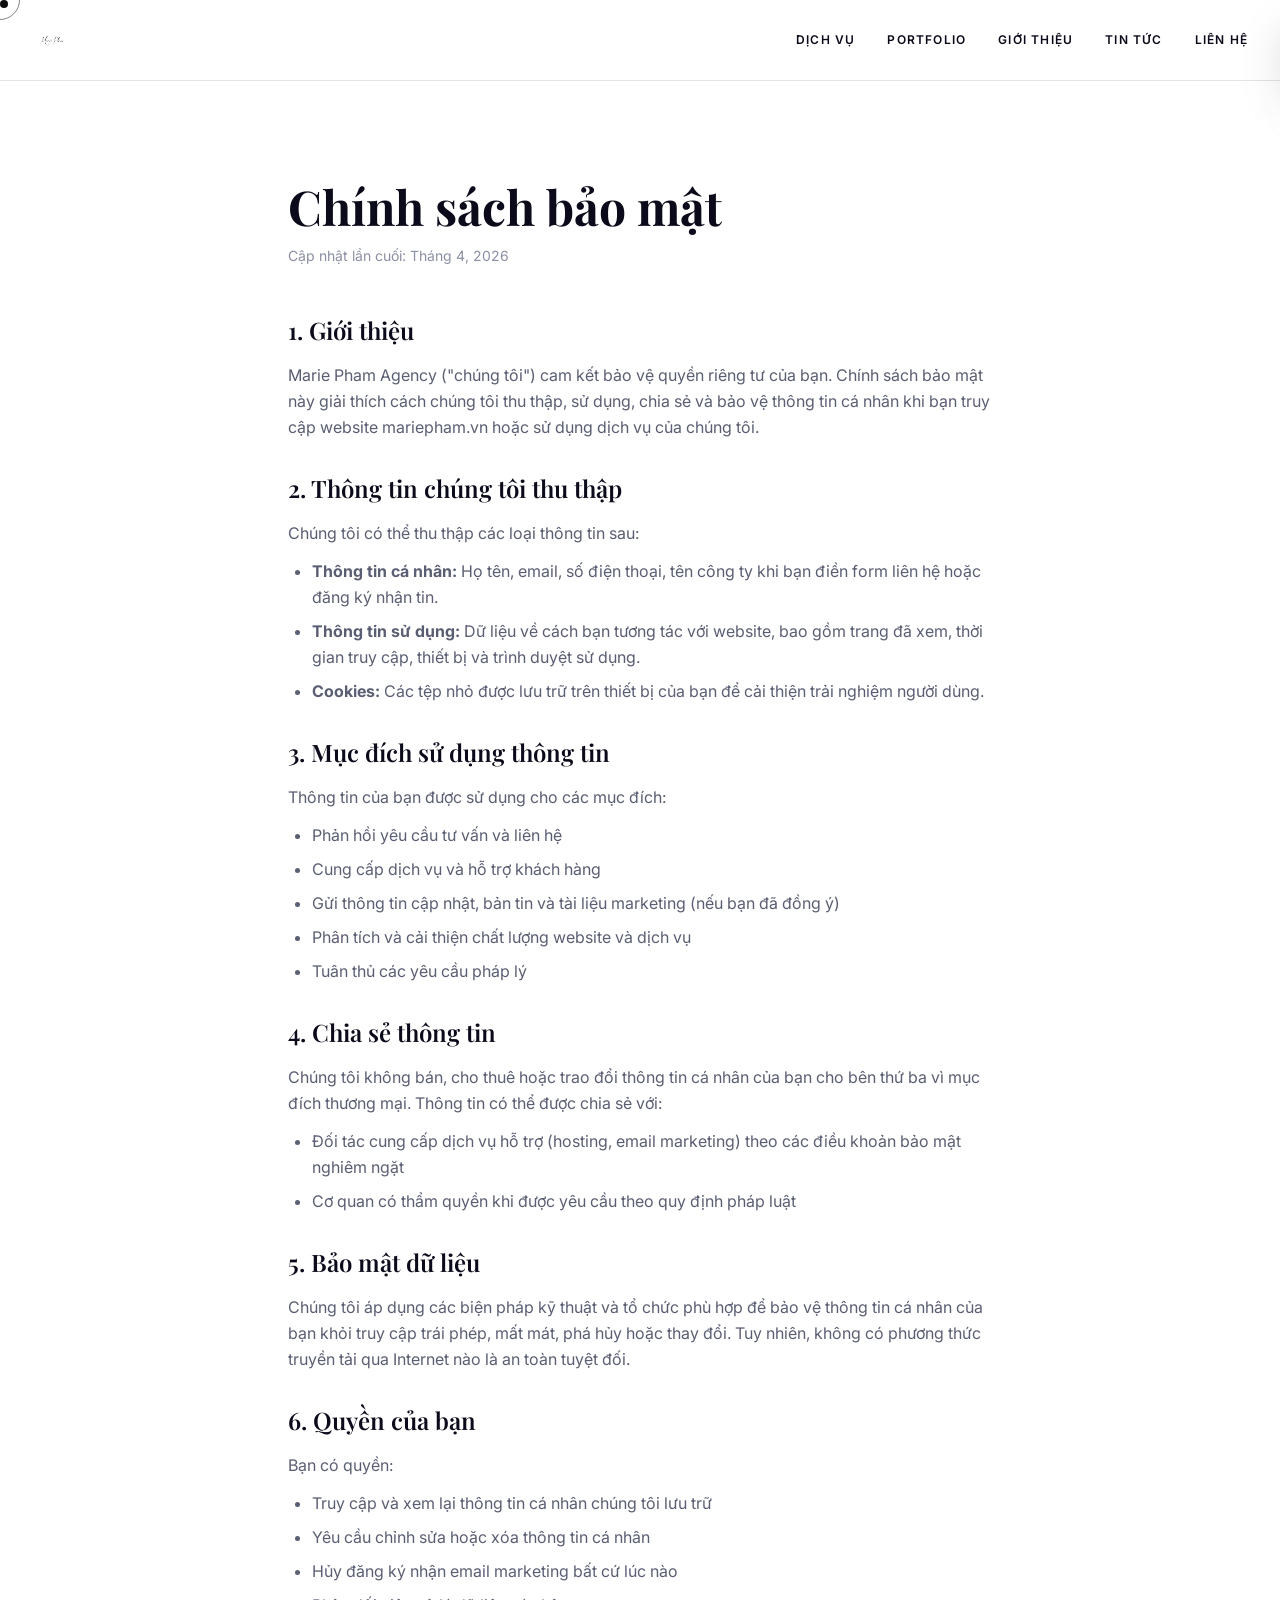
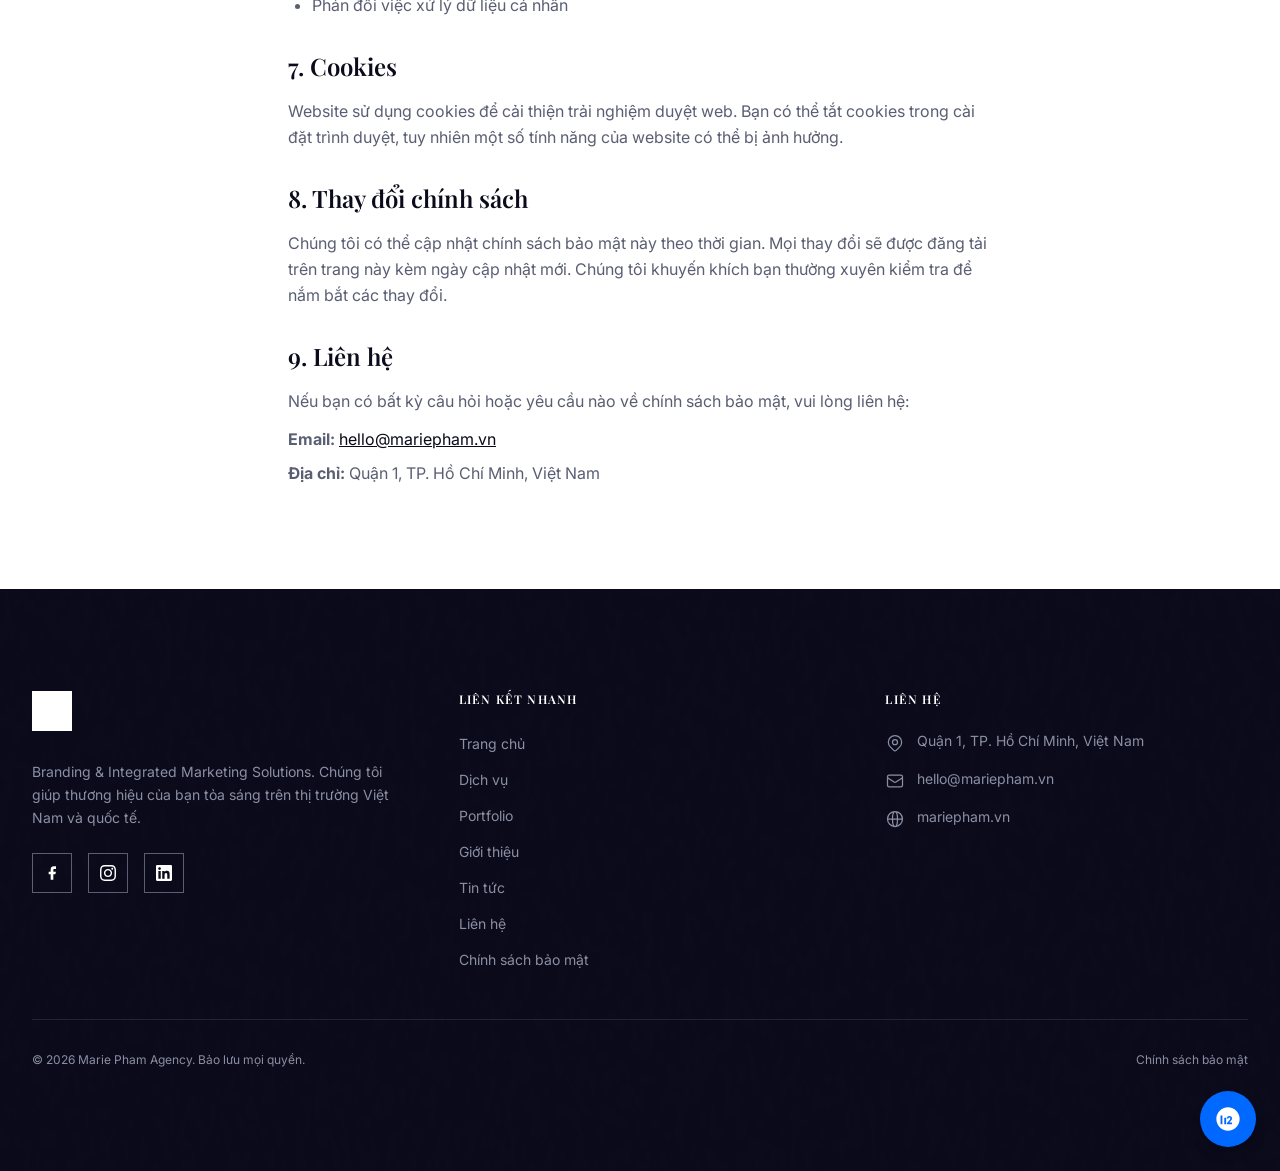
==== commit b2b4a235: "Update canonical URLs from EC2 IP to mariepham.vn Co-Authored-By: Claude Opus 4.6 <noreply@anthropic" ====
--- a/chinh-sach-bao-mat/index.html
+++ b/chinh-sach-bao-mat/index.html
@@ -1,4 +1,4 @@
-<!DOCTYPE html><html lang="vi"> <head><meta charset="UTF-8"><meta name="viewport" content="width=device-width, initial-scale=1.0"><meta name="description" content="Chính sách bảo mật của Marie Pham Agency — cam kết bảo vệ thông tin cá nhân của khách hàng và người dùng website."><meta name="generator" content="Astro v6.1.10"><link rel="canonical" href="http://15.135.214.42/chinh-sach-bao-mat/"><link rel="icon" type="image/svg+xml" href="/favicon.svg"><link rel="icon" type="image/x-icon" href="/favicon.ico"><meta property="og:title" content="Chính sách bảo mật | Marie Pham Agency"><meta property="og:description" content="Chính sách bảo mật của Marie Pham Agency — cam kết bảo vệ thông tin cá nhân của khách hàng và người dùng website."><meta property="og:image" content="http://15.135.214.42/images/hero-dark.jpg"><meta property="og:url" content="http://15.135.214.42/chinh-sach-bao-mat/"><meta property="og:type" content="website"><meta property="og:locale" content="vi_VN"><meta name="twitter:card" content="summary_large_image"><link rel="preconnect" href="https://fonts.googleapis.com"><link rel="preconnect" href="https://fonts.gstatic.com" crossorigin><link href="https://fonts.googleapis.com/css2?family=Inter:wght@300;400;500;600;700&family=Playfair+Display:ital,wght@0,400;0,500;0,600;0,700;1,400;1,500&display=swap" rel="stylesheet"><title>Chính sách bảo mật | Marie Pham Agency</title><meta name="astro-view-transitions-enabled" content="true"><meta name="astro-view-transitions-fallback" content="animate"><script type="module" src="/_astro/ClientRouter.astro_astro_type_script_index_0_lang.j56hQv-j.js"></script><link rel="stylesheet" href="/_astro/Layout.DgjwpuRf.css"></head> <body class="bg-brand-white text-brand-black antialiased"> <!-- Branded intro loader --> <div id="intro-loader" class="intro-loader"> <div class="intro-inner"> <div class="intro-line"></div> <span class="intro-text">Marie Pham</span> <span class="intro-sub">Agency</span> <div class="intro-line"></div> </div> </div> <div class="cursor-dot" id="cursor-dot"></div> <div class="cursor-ring" id="cursor-ring"></div> <!-- Cursor sparkle canvas --> <canvas id="sparkle-canvas" class="sparkle-canvas"></canvas> <header id="site-header" class="fixed top-0 left-0 right-0 z-50 transition-all duration-500 border-b header-solid"> <div class="max-w-7xl mx-auto px-4 sm:px-6 lg:px-8"> <div class="flex items-center justify-between h-20"> <!-- Logo --> <a href="/" class="flex items-center"> <img id="header-logo" src="/images/client-logo.jpg" alt="Marie Pham" class="h-10 w-auto"> </a> <!-- Desktop Navigation --> <nav class="hidden lg:flex items-center gap-8" aria-label="Main navigation"> <a href="/dich-vu" class="nav-link text-xs font-semibold uppercase tracking-widest transition-colors duration-400"> Dịch vụ </a><a href="/portfolio" class="nav-link text-xs font-semibold uppercase tracking-widest transition-colors duration-400"> Portfolio </a><a href="/gioi-thieu" class="nav-link text-xs font-semibold uppercase tracking-widest transition-colors duration-400"> Giới thiệu </a><a href="/tin-tuc" class="nav-link text-xs font-semibold uppercase tracking-widest transition-colors duration-400"> Tin tức </a><a href="/lien-he" class="nav-link text-xs font-semibold uppercase tracking-widest transition-colors duration-400"> Liên hệ </a> </nav> <!-- Mobile Menu Button --> <button id="menu-toggle" class="lg:hidden flex flex-col items-center justify-center w-10 h-10 gap-1.5" aria-label="Toggle menu" aria-expanded="false"> <span class="menu-bar block w-6 h-0.5 transition-all duration-300" id="bar1"></span> <span class="menu-bar block w-6 h-0.5 transition-all duration-300" id="bar2"></span> <span class="menu-bar block w-4 h-0.5 transition-all duration-300 ml-auto" id="bar3"></span> </button> </div> </div> <!-- Mobile Menu --> <div id="mobile-menu" class="mobile-menu fixed top-0 right-0 w-80 h-full bg-brand-white z-50 shadow-2xl flex flex-col"> <div class="flex items-center justify-between px-6 h-20 border-b border-brand-gray-200"> <img src="/images/client-logo.jpg" alt="Marie Pham" class="h-8 w-auto"> <button id="menu-close" class="w-10 h-10 flex items-center justify-center" aria-label="Close menu"> <svg class="w-6 h-6" fill="none" stroke="currentColor" viewBox="0 0 24 24"> <path stroke-linecap="round" stroke-linejoin="round" stroke-width="1.5" d="M6 18L18 6M6 6l12 12"></path> </svg> </button> </div> <nav class="flex flex-col px-6 py-8 gap-6" aria-label="Mobile navigation"> <a href="/" class="text-sm font-semibold uppercase tracking-widest text-brand-black hover:text-brand-gray-400 transition-colors duration-300">
+<!DOCTYPE html><html lang="vi"> <head><meta charset="UTF-8"><meta name="viewport" content="width=device-width, initial-scale=1.0"><meta name="description" content="Chính sách bảo mật của Marie Pham Agency — cam kết bảo vệ thông tin cá nhân của khách hàng và người dùng website."><meta name="generator" content="Astro v6.1.10"><link rel="canonical" href="https://mariepham.vn/chinh-sach-bao-mat/"><link rel="icon" type="image/svg+xml" href="/favicon.svg"><link rel="icon" type="image/x-icon" href="/favicon.ico"><meta property="og:title" content="Chính sách bảo mật | Marie Pham Agency"><meta property="og:description" content="Chính sách bảo mật của Marie Pham Agency — cam kết bảo vệ thông tin cá nhân của khách hàng và người dùng website."><meta property="og:image" content="https://mariepham.vn/images/hero-dark.jpg"><meta property="og:url" content="https://mariepham.vn/chinh-sach-bao-mat/"><meta property="og:type" content="website"><meta property="og:locale" content="vi_VN"><meta name="twitter:card" content="summary_large_image"><link rel="preconnect" href="https://fonts.googleapis.com"><link rel="preconnect" href="https://fonts.gstatic.com" crossorigin><link href="https://fonts.googleapis.com/css2?family=Inter:wght@300;400;500;600;700&family=Playfair+Display:ital,wght@0,400;0,500;0,600;0,700;1,400;1,500&display=swap" rel="stylesheet"><title>Chính sách bảo mật | Marie Pham Agency</title><meta name="astro-view-transitions-enabled" content="true"><meta name="astro-view-transitions-fallback" content="animate"><script type="module" src="/_astro/ClientRouter.astro_astro_type_script_index_0_lang.j56hQv-j.js"></script><link rel="stylesheet" href="/_astro/Layout.DgjwpuRf.css"></head> <body class="bg-brand-white text-brand-black antialiased"> <!-- Branded intro loader --> <div id="intro-loader" class="intro-loader"> <div class="intro-inner"> <div class="intro-line"></div> <span class="intro-text">Marie Pham</span> <span class="intro-sub">Agency</span> <div class="intro-line"></div> </div> </div> <div class="cursor-dot" id="cursor-dot"></div> <div class="cursor-ring" id="cursor-ring"></div> <!-- Cursor sparkle canvas --> <canvas id="sparkle-canvas" class="sparkle-canvas"></canvas> <header id="site-header" class="fixed top-0 left-0 right-0 z-50 transition-all duration-500 border-b header-solid"> <div class="max-w-7xl mx-auto px-4 sm:px-6 lg:px-8"> <div class="flex items-center justify-between h-20"> <!-- Logo --> <a href="/" class="flex items-center"> <img id="header-logo" src="/images/client-logo.jpg" alt="Marie Pham" class="h-10 w-auto"> </a> <!-- Desktop Navigation --> <nav class="hidden lg:flex items-center gap-8" aria-label="Main navigation"> <a href="/dich-vu" class="nav-link text-xs font-semibold uppercase tracking-widest transition-colors duration-400"> Dịch vụ </a><a href="/portfolio" class="nav-link text-xs font-semibold uppercase tracking-widest transition-colors duration-400"> Portfolio </a><a href="/gioi-thieu" class="nav-link text-xs font-semibold uppercase tracking-widest transition-colors duration-400"> Giới thiệu </a><a href="/tin-tuc" class="nav-link text-xs font-semibold uppercase tracking-widest transition-colors duration-400"> Tin tức </a><a href="/lien-he" class="nav-link text-xs font-semibold uppercase tracking-widest transition-colors duration-400"> Liên hệ </a> </nav> <!-- Mobile Menu Button --> <button id="menu-toggle" class="lg:hidden flex flex-col items-center justify-center w-10 h-10 gap-1.5" aria-label="Toggle menu" aria-expanded="false"> <span class="menu-bar block w-6 h-0.5 transition-all duration-300" id="bar1"></span> <span class="menu-bar block w-6 h-0.5 transition-all duration-300" id="bar2"></span> <span class="menu-bar block w-4 h-0.5 transition-all duration-300 ml-auto" id="bar3"></span> </button> </div> </div> <!-- Mobile Menu --> <div id="mobile-menu" class="mobile-menu fixed top-0 right-0 w-80 h-full bg-brand-white z-50 shadow-2xl flex flex-col"> <div class="flex items-center justify-between px-6 h-20 border-b border-brand-gray-200"> <img src="/images/client-logo.jpg" alt="Marie Pham" class="h-8 w-auto"> <button id="menu-close" class="w-10 h-10 flex items-center justify-center" aria-label="Close menu"> <svg class="w-6 h-6" fill="none" stroke="currentColor" viewBox="0 0 24 24"> <path stroke-linecap="round" stroke-linejoin="round" stroke-width="1.5" d="M6 18L18 6M6 6l12 12"></path> </svg> </button> </div> <nav class="flex flex-col px-6 py-8 gap-6" aria-label="Mobile navigation"> <a href="/" class="text-sm font-semibold uppercase tracking-widest text-brand-black hover:text-brand-gray-400 transition-colors duration-300">
 Trang chủ
 </a> <a href="/dich-vu" class="text-sm font-semibold uppercase tracking-widest text-brand-black hover:text-brand-gray-400 transition-colors duration-300"> Dịch vụ </a><a href="/portfolio" class="text-sm font-semibold uppercase tracking-widest text-brand-black hover:text-brand-gray-400 transition-colors duration-300"> Portfolio </a><a href="/gioi-thieu" class="text-sm font-semibold uppercase tracking-widest text-brand-black hover:text-brand-gray-400 transition-colors duration-300"> Giới thiệu </a><a href="/tin-tuc" class="text-sm font-semibold uppercase tracking-widest text-brand-black hover:text-brand-gray-400 transition-colors duration-300"> Tin tức </a><a href="/lien-he" class="text-sm font-semibold uppercase tracking-widest text-brand-black hover:text-brand-gray-400 transition-colors duration-300"> Liên hệ </a> </nav> </div> <!-- Overlay --> <div id="menu-overlay" class="fixed inset-0 bg-black/50 z-40 hidden"></div> </header> <!-- Spacer for fixed header --> <div id="header-spacer" class="h-20"></div> <script type="module">const c=document.getElementById("menu-toggle"),i=document.getElementById("menu-close"),s=document.getElementById("mobile-menu"),o=document.getElementById("menu-overlay"),e=document.getElementById("site-header"),t=document.getElementById("header-logo"),n=document.getElementById("header-spacer");function r(){s?.classList.add("open"),o?.classList.remove("hidden"),document.body.style.overflow="hidden"}function d(){s?.classList.remove("open"),o?.classList.add("hidden"),document.body.style.overflow=""}c?.addEventListener("click",r);i?.addEventListener("click",d);o?.addEventListener("click",d);s?.querySelectorAll("a").forEach(a=>{a.addEventListener("click",d)});const m=window.location.pathname==="/"||window.location.pathname==="";function l(){e&&(m&&window.scrollY<80?(e.classList.remove("header-solid"),e.classList.add("header-transparent"),t&&(t.style.filter="brightness(0) invert(1)"),n&&(n.style.display="none")):(e.classList.remove("header-transparent"),e.classList.add("header-solid"),t&&(t.style.filter=""),n&&(n.style.display="")))}l();window.addEventListener("scroll",l,{passive:!0});</script> <main>  <section class="section-padding bg-brand-white"> <div class="max-w-3xl mx-auto px-4 sm:px-6 lg:px-8"> <h1 class="font-heading text-4xl md:text-5xl font-bold mb-4 fade-in">Chính sách bảo mật</h1> <p class="text-brand-gray-400 text-sm mb-12 fade-in">Cập nhật lần cuối: Tháng 4, 2026</p> <div class="prose prose-lg max-w-none text-brand-gray-600 leading-relaxed space-y-8 fade-in"> <section> <h2 class="font-heading text-2xl font-semibold text-brand-black mb-4">1. Giới thiệu</h2> <p>
 Marie Pham Agency ("chúng tôi") cam kết bảo vệ quyền riêng tư của bạn. Chính sách bảo mật này giải thích cách chúng tôi thu thập, sử dụng, chia sẻ và bảo vệ thông tin cá nhân khi bạn truy cập website mariepham.vn hoặc sử dụng dịch vụ của chúng tôi.
